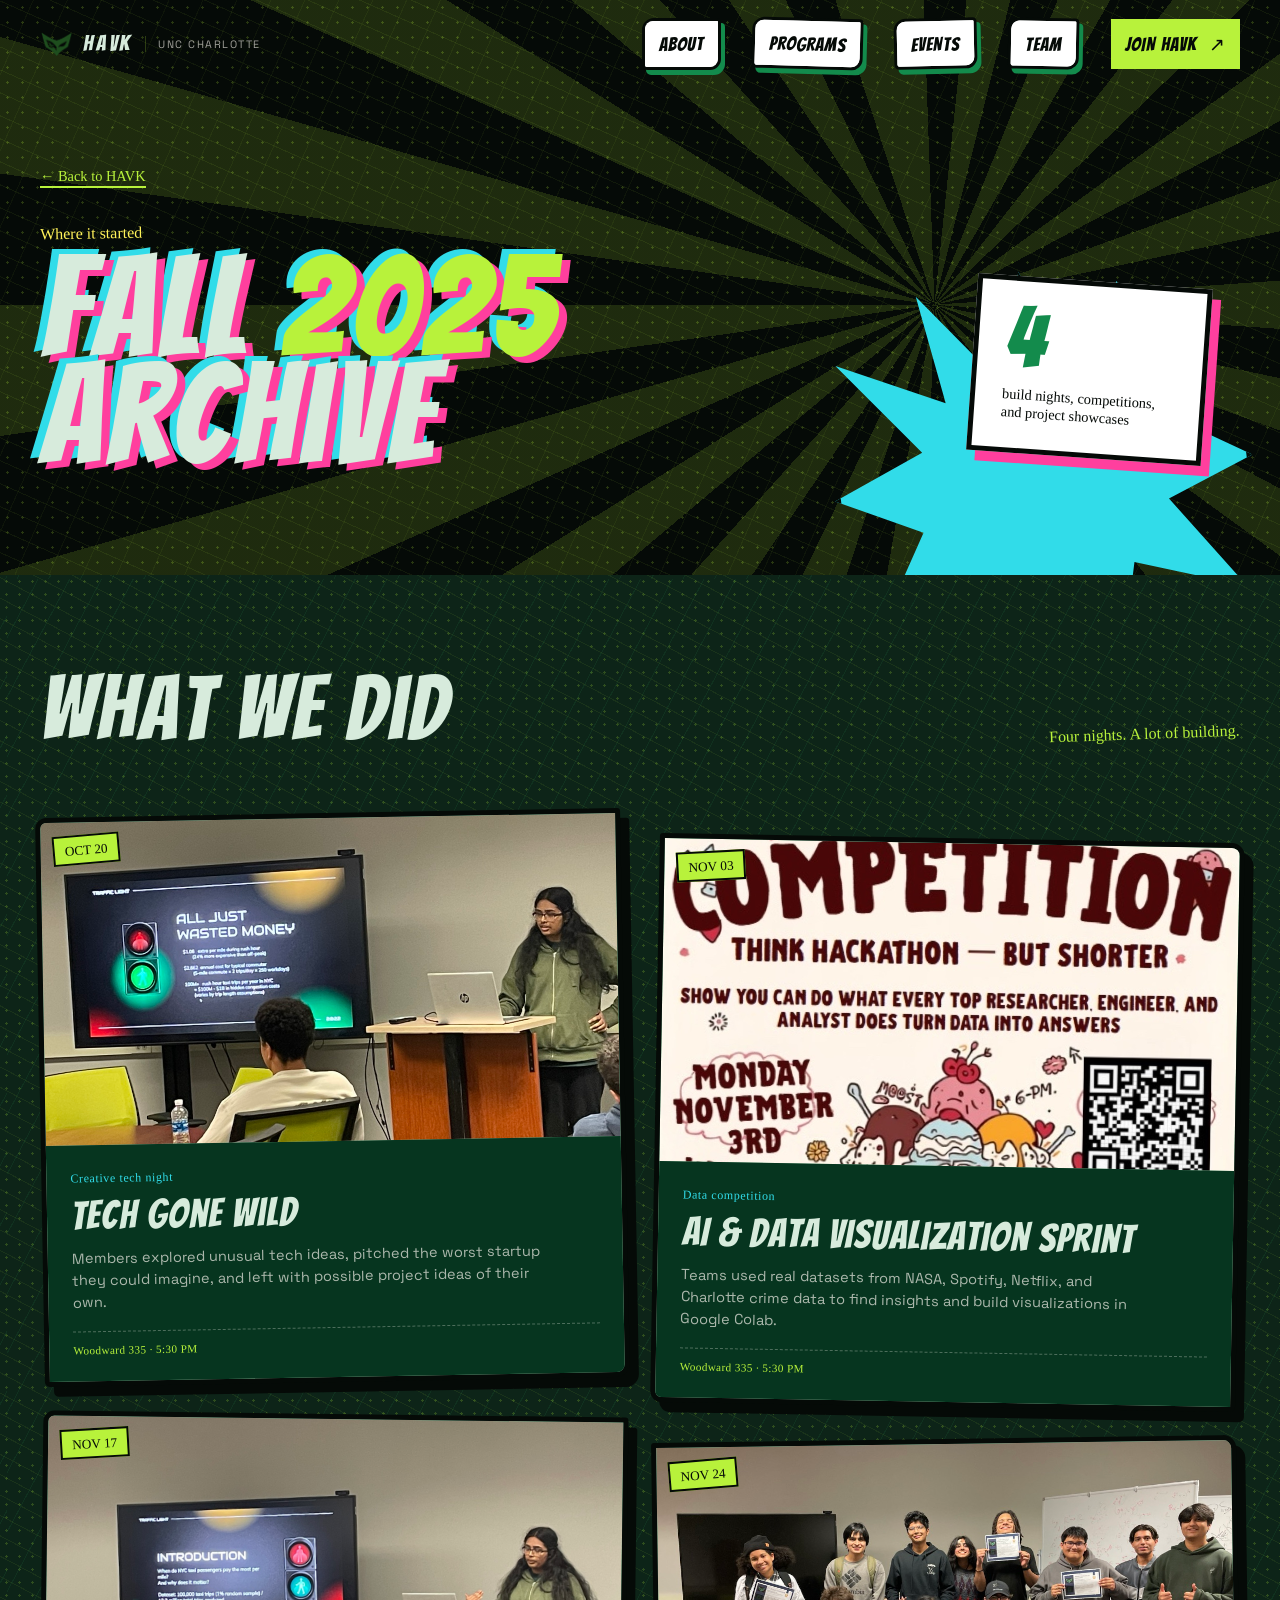
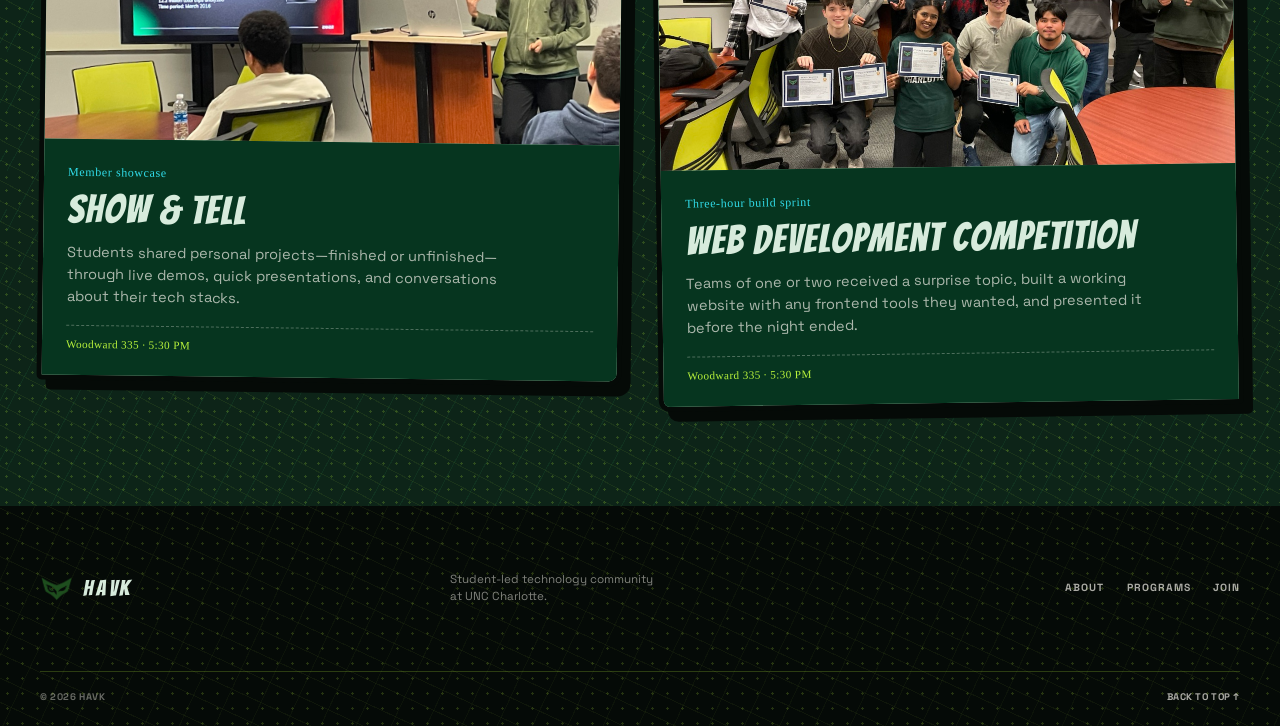
==== events-fall-2025.html @ b348a0f1 "adding fall and spring events" ====
<!doctype html>
<html lang="en">
  <head>
    <meta charset="utf-8" />
    <meta name="viewport" content="width=device-width, initial-scale=1" />
    <meta name="theme-color" content="#0a0d0b" />
    <meta http-equiv="Cache-Control" content="no-cache, no-store, must-revalidate" />
    <meta name="description" content="A visual archive of HAVK events from Fall 2025 at UNC Charlotte." />
    <meta property="og:title" content="Fall 2025 Archive — HAVK" />
    <meta property="og:description" content="HAVK competitions, project nights, and community moments from Fall 2025." />
    <meta property="og:type" content="website" />
    <title>Fall 2025 Archive — HAVK</title>
    <link rel="icon" type="image/png" href="assets/images/havk-mark.png" />
    <link rel="stylesheet" href="styles.css?v=20260805ay" />
    <script defer src="script.js?v=20260805ay"></script>
  </head>
  <body class="event-archive-page event-archive-page--fall" data-events-source="data/events-fall-2025.json" data-semester="Fall 2025">
    <a class="skip-link" href="#main-content">Skip to content</a>

    <header class="site-header" id="top">
      <div class="shell nav-wrap">
        <a class="brand" href="index.html" aria-label="HAVK home">
          <img class="brand__mark" src="assets/images/havk-mark.png" alt="" />
          <span class="brand__wordmark">HAVK</span>
          <span class="brand__school">UNC Charlotte</span>
        </a>
        <button class="menu-toggle" type="button" aria-expanded="false" aria-controls="site-nav">
          <span class="sr-only">Toggle menu</span>
          <span></span><span></span>
        </button>
        <nav class="site-nav" id="site-nav" aria-label="Primary navigation">
          <a href="index.html#about"><span>About</span></a>
          <a href="index.html#programs"><span>Programs</span></a>
          <a href="index.html#field-notes"><span>Events</span></a>
          <a href="index.html#team"><span>Team</span></a>
          <a class="nav-cta discord-link" href="https://discord.gg/rPMw3u7mkj" target="_blank" rel="noreferrer">Join HAVK <span aria-hidden="true">↗</span></a>
        </nav>
      </div>
    </header>

    <main id="main-content">
      <section class="archive-hero section-dark">
        <div class="archive-hero__burst" aria-hidden="true"></div>
        <div class="shell archive-hero__inner">
          <div>
            <a class="archive-back" href="index.html#field-notes">← Back to HAVK</a>
            <p class="archive-kicker">Where it started</p>
            <h1>Fall <em>2025</em><br />Archive</h1>
          </div>
          <div class="archive-hero__note">
            <strong>4</strong>
            <span>build nights, competitions, and project showcases</span>
          </div>
        </div>
      </section>

      <section class="archive-events section-paper" aria-labelledby="archive-heading">
        <div class="shell">
          <div class="archive-events__heading reveal">
            <h2 id="archive-heading">What we did</h2>
            <p>Four nights. A lot of building.</p>
          </div>
          <div class="archive-event-grid" id="event-list" aria-live="polite"></div>
        </div>
      </section>
    </main>

    <footer class="site-footer">
      <div class="shell footer__top">
        <a class="brand brand--footer" href="index.html" aria-label="HAVK home">
          <img class="brand__mark" src="assets/images/havk-mark.png" alt="" />
          <span class="brand__wordmark">HAVK</span>
        </a>
        <p>Student-led technology community<br />at UNC Charlotte.</p>
        <div class="footer__links">
          <a href="index.html#about">About</a><a href="index.html#programs">Programs</a><a class="discord-link" href="https://discord.gg/rPMw3u7mkj" target="_blank" rel="noreferrer">Join</a>
        </div>
      </div>
      <div class="shell footer__bottom"><span>© <span id="current-year"></span> HAVK</span><a href="#top">Back to top ↑</a></div>
    </footer>

    <noscript><div class="noscript-note">Enable JavaScript to load the Fall 2025 event archive.</div></noscript>
  </body>
</html>
---- styles.css ----
@import url('https://fonts.googleapis.com/css2?family=Bangers&family=Permanent+Marker&family=Space+Grotesk:wght@400;500;600;700&display=swap');

:root {
  --ink: #050a07;
  --ink-soft: #0b1710;
  --paper: #d7ebdc;
  --paper-deep: #79a989;
  --lime: #b8f23b;
  --lime-bright: #d5ff66;
  --coral: #38d677;
  --sky: #167647;
  --green: #138b4c;
  --green-deep: #06351f;
  --muted: #91af99;
  --line-dark: rgba(184, 242, 59, 0.22);
  --line-light: rgba(5, 10, 7, 0.34);
  --shell: min(1200px, calc(100% - 80px));
  --radius: 2px;
  --display: "Bangers", Impact, "Arial Black", sans-serif;
  --comic: "Permanent Marker", "Comic Sans MS", cursive;
  --body: "Space Grotesk", Inter, ui-sans-serif, system-ui, -apple-system, BlinkMacSystemFont, "Segoe UI", sans-serif;
}

* { box-sizing: border-box; }
html { scroll-behavior: smooth; }
body { margin: 0; background: var(--ink); color: var(--paper); font-family: var(--body); line-height: 1.5; overflow-x: hidden; }
body:has(dialog[open]) { overflow: hidden; }
img { display: block; max-width: 100%; }
a { color: inherit; text-decoration: none; }
button { color: inherit; font: inherit; }
.shell { width: var(--shell); max-width: 1200px; margin-inline: auto; }
.sr-only { position: absolute; width: 1px; height: 1px; padding: 0; margin: -1px; overflow: hidden; clip: rect(0, 0, 0, 0); white-space: nowrap; border: 0; }
.skip-link { position: fixed; left: 18px; top: -80px; z-index: 100; padding: 10px 14px; color: var(--ink); background: var(--lime); font-weight: 800; transition: top .2s ease; }
.skip-link:focus { top: 18px; }

.site-header { position: absolute; z-index: 10; inset: 0 0 auto; color: var(--paper); }
.nav-wrap { min-height: 88px; display: flex; align-items: center; justify-content: space-between; border-bottom: 0; }
.brand { display: inline-flex; align-items: center; gap: 10px; min-width: 220px; }
.brand__mark { width: 33px; height: 29px; object-fit: contain; }
.brand__wordmark { font: 400 1.35rem/1 var(--display); letter-spacing: .13em; }
.brand__school { margin-left: 3px; padding-left: 12px; border-left: 1px solid var(--line-dark); color: rgba(242, 240, 232, .65); font-size: .67rem; letter-spacing: .14em; text-transform: uppercase; }
.site-nav { display: flex; align-items: center; gap: 31px; font-family: var(--display); font-size: 1.18rem; font-weight: 400; letter-spacing: .055em; text-transform: uppercase; }
.site-nav a { position: relative; color: var(--ink); transition: transform .2s ease, background .2s ease; }
.site-nav a:not(.nav-cta) { isolation: isolate; overflow: visible; padding: 9px 14px 8px; border: 3px solid var(--ink); border-radius: 12px 4px 11px 5px; background: #fff; box-shadow: 4px 5px 0 var(--green); }
.site-nav a:not(.nav-cta)::before { position: absolute; z-index: 0; content: ""; width: 178px; aspect-ratio: 360 / 210; top: 50%; left: 50%; background: url("assets/ui/discord-impact.svg") center / contain no-repeat; opacity: 0; pointer-events: none; transform: translate(-50%, -50%) rotate(-4deg) scale(.52); transition: opacity .07s ease, transform .18s cubic-bezier(.12, .9, .18, 1.18); }
.site-nav a:not(.nav-cta)::after { position: absolute; z-index: 1; content: ""; inset: 0; border-radius: 8px 1px 9px 2px; background: #fff; transition: background .1s ease; }
.site-nav a:not(.nav-cta) > span { position: relative; z-index: 2; }
.site-nav a:nth-child(2) { transform: rotate(1.5deg); }
.site-nav a:nth-child(3) { transform: rotate(-1.3deg); }
.site-nav a:nth-child(4) { transform: rotate(1deg); }
.site-nav a:not(.nav-cta):hover, .site-nav a:not(.nav-cta):focus-visible { color: var(--ink); background: transparent; box-shadow: none; transform: translateY(-3px) rotate(-1deg); }
.site-nav a:not(.nav-cta):hover::before, .site-nav a:not(.nav-cta):focus-visible::before { opacity: 1; transform: translate(-50%, -50%) rotate(-1deg) scale(1); }
.site-nav a:not(.nav-cta):hover::after, .site-nav a:not(.nav-cta):focus-visible::after { background: #fff9d2; }
.nav-cta { display: inline-flex; gap: 12px; align-items: center; padding: 11px 14px !important; color: var(--ink) !important; background: var(--lime); }
.nav-cta:hover, .nav-cta:focus-visible { background: var(--lime-bright); }
.menu-toggle { display: none; border: 0; background: transparent; cursor: pointer; padding: 10px 0 10px 10px; }
.menu-toggle span:not(.sr-only) { display: block; width: 26px; height: 2px; margin: 6px 0; background: var(--paper); transition: transform .2s ease; }
.menu-toggle[aria-expanded="true"] span:nth-last-child(2) { transform: translateY(4px) rotate(45deg); }
.menu-toggle[aria-expanded="true"] span:last-child { transform: translateY(-4px) rotate(-45deg); }

.section-dark, .section-ink { color: var(--paper); background-color: var(--ink); background-image: repeating-linear-gradient(24deg, transparent 0 20px, rgba(184, 242, 59, .075) 20px 21px), repeating-linear-gradient(114deg, transparent 0 30px, rgba(184, 242, 59, .055) 30px 31px), radial-gradient(rgba(184, 242, 59, .22) 1.15px, transparent 1.3px); background-size: auto, auto, 15px 15px; }
.section-paper { color: var(--paper); background-color: #0d2418; background-image: repeating-linear-gradient(28deg, transparent 0 17px, rgba(184, 242, 59, .07) 17px 18px), repeating-linear-gradient(118deg, transparent 0 27px, rgba(56, 214, 119, .075) 27px 28px), radial-gradient(rgba(184, 242, 59, .2) 1.1px, transparent 1.25px); background-size: auto, auto, 13px 13px; background-position: 0 0, 7px 4px, 0 0; }
.section-lime { color: var(--ink); background-color: var(--lime); background-image: repeating-linear-gradient(26deg, transparent 0 17px, rgba(5, 10, 7, .105) 17px 18px), repeating-linear-gradient(116deg, transparent 0 25px, rgba(5, 10, 7, .08) 25px 26px), radial-gradient(rgba(5, 10, 7, .3) 1.1px, transparent 1.3px); background-size: auto, auto, 13px 13px; background-position: 0 0, 5px 9px, 0 0; }
.section-green { color: var(--paper); background-color: var(--green-deep); background-image: repeating-linear-gradient(22deg, transparent 0 19px, rgba(184, 242, 59, .08) 19px 20px), repeating-linear-gradient(112deg, transparent 0 29px, rgba(184, 242, 59, .06) 29px 30px), radial-gradient(rgba(184, 242, 59, .23) 1.1px, transparent 1.25px); background-size: auto, auto, 14px 14px; }
.eyebrow { display: flex; align-items: center; gap: 11px; margin: 0 0 24px; color: var(--lime); font-size: .67rem; font-weight: 850; letter-spacing: .15em; line-height: 1.2; text-transform: uppercase; }
.eyebrow { font-family: var(--comic); font-size: .78rem; font-weight: 400; letter-spacing: .05em; text-transform: none; }
.eyebrow--dark { color: var(--green); }
.eyebrow__line { display: block; width: 27px; height: 1px; background: currentColor; }
h1, h2, h3, p { margin-top: 0; }
h1, h2 { font-family: var(--display); font-weight: 400; letter-spacing: .025em; line-height: .94; }
h1 { max-width: 740px; margin-bottom: 30px; font-size: clamp(3.5rem, 8vw, 7.75rem); }
h2 { margin-bottom: 28px; font-size: clamp(3.1rem, 7vw, 6.4rem); }
h1 span, h1 em, h2 em { color: var(--lime); font-style: normal; }
.section-paper h2 em, .intern h2 em, .section-lime h2 em { color: var(--lime); }
.text-link { display: inline-flex; align-items: center; gap: 12px; border-bottom: 1px solid currentColor; padding-bottom: 4px; font-size: .73rem; font-weight: 850; letter-spacing: .085em; text-transform: uppercase; transition: gap .2s ease; }
.text-link:hover, .text-link:focus-visible { gap: 17px; }
.text-link--light { color: var(--paper); }
.button { display: inline-flex; align-items: center; justify-content: center; gap: 17px; min-height: 49px; padding: 0 19px; border: 3px solid var(--ink); border-radius: 12px 3px 13px 4px; font-family: var(--comic); font-size: .82rem; font-weight: 400; letter-spacing: .05em; text-transform: none; transition: transform .2s ease, background .2s ease, color .2s ease; }
.button:hover, .button:focus-visible { transform: translateY(-3px); }
.button--lime { color: var(--ink); background: var(--lime); }
.button--lime:hover, .button--lime:focus-visible { background: var(--lime-bright); }
.button--ink { border-color: var(--lime); color: var(--paper); background: var(--ink); }
.button--ink:hover, .button--ink:focus-visible { background: var(--green-deep); }
.comic-discord { position: relative; z-index: 0; min-width: 150px; gap: 5px; overflow: visible; border-radius: 12px 4px 11px 5px; background: #fff; box-shadow: 6px 7px 0 var(--green); isolation: isolate; }
.comic-discord::after { position: absolute; z-index: 1; content: ""; inset: 0; border-radius: 8px 1px 9px 2px; background: #fff; opacity: 1; transition: opacity .08s ease; }
.comic-discord:hover, .comic-discord:focus-visible { border-color: transparent; color: #fff25a; background: transparent; box-shadow: none; }
.comic-discord:hover::after, .comic-discord:focus-visible::after { opacity: 0; }
.comic-discord > span:not(.discord-impact) { position: relative; z-index: 2; transition: color .1s ease, text-shadow .1s ease, transform .16s ease; }
.comic-discord__label, .comic-discord__bang { font-family: inherit; font-size: inherit; letter-spacing: inherit; }
.comic-discord__bang { margin-left: -2px; }
.comic-discord:hover > span:not(.discord-impact), .comic-discord:focus-visible > span:not(.discord-impact) { color: #fff25a; text-shadow: 3px 2px 0 #31dce9, -3px -2px 0 #ff3f9e, 1px 1px 0 #07100a; transform: rotate(-2deg) scale(1.08); -webkit-text-stroke: .45px #07100a; }
.comic-discord:hover .comic-discord__label, .comic-discord:focus-visible .comic-discord__label { position: absolute; z-index: 3; width: max-content; top: 50%; left: 50%; font-family: var(--display); font-size: 4rem; letter-spacing: .015em; line-height: .7; text-shadow: 7px 5px 0 #31dce9, -7px -5px 0 #ff3f9e, 4px 4px 0 #07100a; transform: translate(-50%, -50%) rotate(-3deg); -webkit-text-stroke: 1.25px #07100a; }
.comic-discord:hover .comic-discord__label::after, .comic-discord:focus-visible .comic-discord__label::after { content: "!"; }
.hero .comic-discord:hover .comic-discord__label, .hero .comic-discord:focus-visible .comic-discord__label { font-size: 7rem; }
.comic-discord:hover .comic-discord__bang, .comic-discord:focus-visible .comic-discord__bang { opacity: 0; transform: none; }
.discord-impact { position: absolute; z-index: 0; width: 326px; max-width: none; height: auto; top: 50%; left: 50%; opacity: 0; pointer-events: none; transform: translate(-50%, -50%) rotate(-3deg) scale(.58); transition: opacity .07s ease, transform .22s cubic-bezier(.12, .9, .18, 1.18); }
.comic-discord:hover .discord-impact, .comic-discord:focus-visible .discord-impact { opacity: 1; transform: translate(-50%, -50%) rotate(-1deg) scale(1); }

.comic-bubble { position: relative; display: inline-flex; flex-direction: column; gap: 2px; padding: 19px 24px 21px; border: 4px solid var(--ink); border-radius: 48% 52% 47% 53%; color: var(--ink); background: var(--lime); box-shadow: 7px 8px 0 var(--ink); font-family: var(--display); line-height: .92; transform: rotate(5deg); }
.comic-bubble::before { position: absolute; content: ""; inset: 5px; border: 1px solid rgba(10, 13, 11, .22); border-radius: inherit; pointer-events: none; }
.comic-bubble::after { position: absolute; content: ""; width: 23px; height: 24px; bottom: -14px; left: 28px; border-right: 4px solid var(--ink); border-bottom: 4px solid var(--ink); background: var(--lime); transform: skew(-16deg) rotate(35deg); }
.comic-bubble span { position: relative; z-index: 1; font-size: .78rem; letter-spacing: .035em; }
.comic-bubble strong { position: relative; z-index: 1; color: var(--coral); font-size: 1.65rem; letter-spacing: .035em; }
.comic-bubble--hero { position: absolute; z-index: 4; right: 3%; bottom: 61px; width: 182px; animation: bubble-float 5.4s ease-in-out infinite; }
.comic-bubble--hero strong { color: var(--coral); }
.comic-bubble--small { margin: 0 0 28px; padding: 13px 19px 17px; border-width: 3px; box-shadow: 5px 6px 0 var(--ink); transform: rotate(-4deg); }
.comic-bubble--small::after { width: 16px; height: 17px; border-width: 3px; bottom: -11px; left: 22px; }
.comic-bubble--small span { font-family: var(--comic); font-size: .72rem; letter-spacing: .03em; }
.comic-bubble--small strong { font-size: 1.32rem; }
.comic-bubble--join { margin: 9px 0 0 20px; padding: 13px 22px 16px; border-width: 3px; box-shadow: 5px 6px 0 var(--lime); transform: rotate(-6deg); animation: bubble-float-small 4.8s ease-in-out 1s infinite; }
.comic-bubble--join::after { width: 17px; height: 18px; border-width: 3px; bottom: -11px; left: 28px; }
.comic-bubble--join span { font-family: var(--comic); font-size: .7rem; }
.comic-bubble--join strong { color: var(--ink); font-size: 1.4rem; }
@keyframes bubble-float { 0%, 100% { transform: rotate(5deg) translateY(0); } 50% { transform: rotate(2deg) translateY(-6px); } }
@keyframes bubble-float-small { 0%, 100% { transform: rotate(-6deg) translateY(0); } 50% { transform: rotate(-2deg) translateY(-5px); } }

.hero { position: relative; min-height: min(900px, 100vh); padding: 150px 0 78px; overflow: hidden; background-color: #0c2718; background-image: repeating-conic-gradient(from -14deg at 63% 46%, rgba(184, 242, 59, .2) 0 7deg, rgba(5, 10, 7, .26) 7deg 14deg), repeating-linear-gradient(26deg, transparent 0 19px, rgba(184, 242, 59, .09) 19px 20px), repeating-linear-gradient(116deg, transparent 0 29px, rgba(184, 242, 59, .065) 29px 30px), radial-gradient(rgba(184, 242, 59, .3) 1.1px, transparent 1.3px); background-size: auto, auto, auto, 14px 14px; }
.hero__grid { position: absolute; inset: 0; opacity: .78; background-image: repeating-linear-gradient(63deg, transparent 0 33px, rgba(5, 10, 7, .2) 33px 34px), radial-gradient(rgba(5, 10, 7, .76) 1.1px, transparent 1.3px); background-size: auto, 11px 11px; mask-image: radial-gradient(circle at 55% 45%, black, transparent 82%); }
.hero__marks { position: absolute; z-index: 0; inset: 0; overflow: hidden; pointer-events: none; }
.hero-mark { --scribble: var(--paper); position: absolute; display: block; width: 76px; isolation: isolate; }
.hero-mark:nth-child(even) { --scribble: var(--ink); }
.hero-mark::before { position: absolute; z-index: -1; content: ""; inset: 0; border: 3px solid var(--scribble); border-radius: 42% 58% 47% 53% / 55% 43% 57% 45%; background: repeating-linear-gradient(142deg, var(--scribble) 0 4px, transparent 4px 8px); transform: translate(6px, 5px) rotate(2deg); }
.hero-mark::after { position: absolute; z-index: 2; content: ""; inset: 5px 4px 4px 6px; border: 2px solid rgba(5, 10, 7, .5); border-radius: 53% 47% 56% 44% / 44% 58% 42% 56%; transform: rotate(-3deg); }
.hero-mark img { position: relative; z-index: 1; display: block; width: 100%; padding: 10px; border: 3px solid var(--ink); border-radius: 46% 54% 43% 57% / 51% 44% 56% 49%; background: var(--lime); opacity: .96; }
.hero-mark:nth-child(even) img { background: #fff; border-radius: 54% 46% 58% 42% / 43% 57% 46% 54%; }
.hero-mark:nth-child(3n)::before { background: repeating-linear-gradient(38deg, var(--scribble) 0 3px, transparent 3px 7px); transform: translate(7px, 5px) rotate(-3deg); }
.hero-mark:nth-child(1) { width: 52px; top: 12%; left: 3%; transform: rotate(-18deg); }
.hero-mark:nth-child(1) img { padding: 7px; }
.hero-mark:nth-child(2) { width: 104px; top: 16%; left: 32%; transform: rotate(12deg); }
.hero-mark:nth-child(3) { width: 164px; top: 11%; right: 4%; transform: rotate(-9deg); }
.hero-mark:nth-child(3) img { padding: 18px; }
.hero-mark:nth-child(4) { width: 126px; bottom: 7%; left: 8%; transform: rotate(16deg); }
.hero-mark:nth-child(4) img { padding: 15px; }
.hero-mark:nth-child(5) { width: 61px; bottom: 12%; left: 43%; transform: rotate(-24deg); }
.hero-mark:nth-child(5) img { padding: 8px; }
.hero-mark:nth-child(6) { width: 91px; right: 32%; bottom: 15%; transform: rotate(8deg); }
.hero-mark:nth-child(7) { width: 148px; right: 1%; bottom: 3%; transform: rotate(21deg); }
.hero-mark:nth-child(7) img { padding: 16px; }
.hero-mark:nth-child(8) { width: 48px; top: 46%; left: 26%; transform: rotate(-7deg); }
.hero-mark:nth-child(8) img { padding: 6px; }
.hero::after { position: absolute; content: ""; width: min(49vw, 720px); height: min(44vw, 640px); right: 2%; top: 24%; background: var(--lime); clip-path: polygon(50% 0, 59% 18%, 75% 5%, 74% 25%, 96% 24%, 80% 42%, 100% 52%, 80% 62%, 92% 82%, 70% 77%, 64% 100%, 50% 82%, 35% 98%, 31% 78%, 7% 84%, 19% 63%, 0 54%, 20% 42%, 5% 23%, 28% 25%, 25% 4%, 42% 18%); opacity: .92; transform: rotate(-6deg); filter: drop-shadow(10px 12px 0 var(--ink)); pointer-events: none; }
.hero__inner { position: relative; z-index: 1; display: grid; grid-template-columns: minmax(310px, .72fr) minmax(540px, 1.28fr); align-items: center; gap: 0; }
.hero__copy { position: relative; z-index: 12; }
.hero__copy h1 { position: relative; z-index: 0; width: max-content; isolation: isolate; color: var(--paper); text-shadow: -5px 2px 0 #ff3f9e, 5px -2px 0 #31dce9; }
.hero__copy h1::before, .hero__copy h1::after { position: absolute; inset: 0; content: attr(data-text); text-shadow: none; pointer-events: none; transform: translate(15px, 11px); }
.hero__copy h1::before { z-index: -2; color: #fff25a; -webkit-text-stroke: 1.5px var(--ink); }
.hero__copy h1::after { z-index: -1; color: transparent; background: radial-gradient(circle, rgba(5, 10, 7, .95) 0 2px, transparent 2.2px) 0 0 / 7px 7px; background-clip: text; -webkit-background-clip: text; }
.hero__lede { max-width: 470px; margin-bottom: 32px; color: rgba(242, 240, 232, .72); font-size: clamp(1rem, 1.55vw, 1.14rem); line-height: 1.6; }
.hero__actions { display: flex; align-items: center; flex-wrap: wrap; gap: 25px; }
.hero__signals { display: flex; gap: 18px; margin-top: 48px; color: rgba(242, 240, 232, .42); font-size: .63rem; font-weight: 800; letter-spacing: .16em; text-transform: uppercase; }
.hero__signals span::before { content: "/"; margin-right: 18px; color: var(--lime); }
.hero__signals span:first-child::before { display: none; }
.hero__visual { position: relative; min-height: 650px; width: calc(100% + max(90px, (100vw - 1200px) / 2)); margin-left: -9%; margin-right: calc(-1 * max(90px, (100vw - 1200px) / 2)); }
.hero__collage { position: relative; display: grid; grid-template-columns: repeat(8, minmax(0, 1fr)); grid-template-rows: repeat(3, minmax(0, 1fr)); grid-auto-flow: dense; gap: 11px; width: 100%; height: 650px; padding: 42px 0; isolation: isolate; transform: rotate(-1deg); }
.hero__collage::before { position: absolute; z-index: -1; content: ""; width: calc(100% + 36px); height: 78%; left: -18px; top: 11%; border: 5px solid var(--ink); background: var(--green); box-shadow: 13px 15px 0 var(--ink); clip-path: polygon(1% 6%, 98% 0, 100% 94%, 3% 100%); transform: rotate(-2deg); }
.hero__collage::after { display: none; }
.collage-item { position: relative; width: 100%; min-width: 0; min-height: 0; height: auto; margin: 0; overflow: hidden; border: 4px solid var(--ink); background: var(--ink); box-shadow: 6px 7px 0 var(--ink); transition: translate .2s ease, box-shadow .2s ease; }
.collage-item img { width: 100%; height: 100%; object-fit: cover; }
.collage-item:nth-child(1) { grid-column: span 2; grid-row: span 2; }
.collage-item:nth-child(2), .collage-item:nth-child(5), .collage-item:nth-child(8), .collage-item:nth-child(12) { grid-column: span 2; }
.collage-item:nth-child(4) { grid-row: span 2; }
.collage-item:nth-child(3n + 2) { box-shadow: 6px 7px 0 var(--ink); }
.collage-item:hover { translate: 0 -6px; box-shadow: 8px 10px 0 var(--ink); }
.hero__orb { position: absolute; z-index: 0; top: 7px; right: -2%; width: min(100%, 490px); aspect-ratio: 1; overflow: hidden; border-radius: 50%; background: #030504; box-shadow: 0 0 0 1px rgba(184, 242, 59, .5), 22px 27px 0 rgba(184, 242, 59, .11); }
.hero__orb::after { position: absolute; content: ""; inset: 10px; border: 1px dashed rgba(184, 242, 59, .44); border-radius: 50%; pointer-events: none; }
.hero__orb img { width: 100%; height: 100%; object-fit: cover; }
.hero__logo-sticker { position: absolute; z-index: 4; top: 42px; left: -13px; width: 175px; aspect-ratio: 1; overflow: visible; border: 5px solid var(--ink); border-radius: 50%; background: var(--paper); box-shadow: 10px 12px 0 var(--coral); transform: rotate(-11deg); animation: logo-bob 4.2s ease-in-out infinite; }
.hero__logo-sticker::before { position: absolute; content: ""; inset: -13px; border: 2px dashed var(--lime); border-radius: 48% 52% 46% 54%; transform: rotate(9deg); }
.hero__logo-sticker img { width: 100%; height: 100%; padding: 31px; object-fit: contain; border-radius: inherit; }
.hero__logo-sticker span { position: absolute; z-index: 2; right: -28px; top: 12px; padding: 8px 11px; color: var(--paper); background: var(--green); font: 400 1.25rem/1 var(--display); letter-spacing: .05em; transform: rotate(13deg); }
.hero__photo-cutout { position: absolute; z-index: 2; bottom: 36px; left: -27px; width: 218px; aspect-ratio: 1; overflow: hidden; border: 8px solid var(--paper); border-radius: 50% 47% 51% 42%; box-shadow: 15px 15px 0 var(--green); transform: rotate(-9deg); }
.hero__photo-cutout::after { position: absolute; content: ""; inset: 0; background: linear-gradient(180deg, transparent 57%, rgba(10, 13, 11, .6)); }
.hero__photo-cutout img { width: 100%; height: 100%; object-fit: cover; }
.hero__photo-cutout span { position: absolute; z-index: 1; right: 14px; bottom: 13px; color: var(--lime); font-size: .55rem; font-weight: 850; letter-spacing: .12em; text-transform: uppercase; }
.hero__scribble { position: absolute; z-index: 3; top: 4px; left: 4px; color: var(--lime); font-size: 3.3rem; line-height: 1; transform: rotate(14deg); }
.hero__orb { animation: orb-float 6s ease-in-out infinite; }
.hero__photo-cutout { animation: cutout-float 5s ease-in-out 1s infinite; }
.hero__badge { animation: badge-wiggle 4.2s ease-in-out infinite; }
.hero__scribble { animation: scribble-spin 7s ease-in-out infinite; }
@keyframes orb-float { 0%, 100% { transform: translateY(0) rotate(0); } 50% { transform: translateY(-12px) rotate(1.5deg); } }
@keyframes cutout-float { 0%, 100% { transform: rotate(-9deg) translateY(0); } 50% { transform: rotate(-6deg) translateY(-8px); } }
@keyframes badge-wiggle { 0%, 88%, 100% { transform: rotate(-16deg); } 92% { transform: rotate(-10deg) scale(1.08); } 96% { transform: rotate(-19deg) scale(.98); } }
@keyframes scribble-spin { 0%, 84%, 100% { transform: rotate(14deg) scale(1); } 90% { transform: rotate(24deg) scale(1.16); } }
@keyframes logo-bob { 0%, 100% { transform: rotate(-11deg) translateY(0); } 50% { transform: rotate(-6deg) translateY(-10px); } }
.hero__photo-frame { position: absolute; z-index: 1; top: 13px; right: 4%; width: min(100%, 475px); aspect-ratio: 4 / 5; padding: 14px 14px 48px; background: var(--paper); transform: rotate(3.4deg); box-shadow: 28px 34px 0 rgba(0, 0, 0, .2); }
.hero__photo-frame::before { position: absolute; content: ""; inset: -1px; border: 1px solid rgba(184, 242, 59, .5); transform: translate(11px, 11px); pointer-events: none; }
.hero__photo-frame img { width: 100%; height: 100%; object-fit: cover; }
.hero__photo-note { position: absolute; right: 16px; bottom: 15px; color: var(--ink); font: 600 .57rem/1 var(--body); letter-spacing: .08em; text-transform: uppercase; }
.hero__badge { position: absolute; z-index: 2; left: -22px; bottom: 54px; display: flex; align-items: center; gap: 10px; width: 112px; height: 112px; padding: 16px; border-radius: 50%; color: var(--ink); background: var(--lime); font: 900 .93rem/1 var(--display); transform: rotate(-16deg); }
.hero__badge img { width: 35px; height: 31px; object-fit: contain; }
.hero__stamp { position: absolute; z-index: 2; right: -5px; bottom: 23px; color: var(--lime); font: 900 1.05rem/1 var(--display); letter-spacing: -.06em; text-align: right; text-transform: uppercase; transform: rotate(-7deg); }
.hero__stamp strong { color: var(--paper); font-size: 2.7rem; }
.comic-burst { display: flex; align-items: center; justify-content: center; width: 92px; height: 92px; color: var(--ink); background: var(--coral); clip-path: polygon(50% 0, 61% 19%, 80% 7%, 79% 29%, 100% 31%, 83% 47%, 98% 63%, 76% 67%, 79% 90%, 59% 79%, 49% 100%, 39% 80%, 18% 91%, 22% 68%, 0 63%, 16% 47%, 0 30%, 22% 28%, 19% 7%, 40% 18%); font: 400 1.35rem/1 var(--display); letter-spacing: .04em; text-align: center; }
.comic-burst--hero { position: absolute; z-index: 5; top: 12px; right: -32px; transform: rotate(13deg); animation: burst-pop 3.7s ease-in-out infinite; }
@keyframes burst-pop { 0%, 86%, 100% { transform: rotate(13deg) scale(1); } 91% { transform: rotate(6deg) scale(1.13); } 96% { transform: rotate(16deg) scale(.96); } }
.hero__scroll { position: absolute; z-index: 2; bottom: 30px; left: max(40px, calc((100% - 1200px) / 2)); display: flex; align-items: center; gap: 11px; color: rgba(242, 240, 232, .5); font-size: .62rem; font-weight: 800; letter-spacing: .13em; text-transform: uppercase; }
.hero__scroll span { display: block; width: 39px; height: 1px; background: var(--lime); }

.about { padding: 88px 0 82px; }
.about__intro { display: grid; grid-template-columns: minmax(250px, .6fr) minmax(0, 1.4fr); gap: 7vw; align-items: start; }
.about__intro h2 { margin: 0; }
.about__hook { max-width: 800px; margin: 4px 0 0; color: var(--paper); font: 400 clamp(2.3rem, 4.5vw, 4.9rem)/.94 var(--display); letter-spacing: .025em; }
.about__hook em { color: #fff25a; font-style: normal; text-shadow: 4px 3px 0 #ff3f9e; }
.about__story { position: relative; display: grid; grid-template-columns: minmax(0, 1.08fr) minmax(280px, .72fr); gap: 9vw; margin-top: 70px; padding: 50px 0 53px; border-top: 4px solid var(--ink); border-bottom: 4px solid var(--ink); }
.about__story::before { position: absolute; content: ""; width: 4px; top: 48px; bottom: 51px; left: 59%; background: repeating-linear-gradient(to bottom, var(--ink) 0 13px, transparent 13px 21px); transform: rotate(1.5deg); }
.about__story-main, .about__story-side { min-width: 0; }
.about__story-side { padding-top: 67px; }
.about__story p { margin: 0 0 29px; color: rgba(215, 235, 220, .76); font-size: 1.05rem; line-height: 1.72; }
.about__story-main p:first-child { color: var(--paper); font-size: clamp(1.25rem, 1.8vw, 1.65rem); line-height: 1.5; }
.about__story p:last-child { margin-bottom: 0; }
.about__story strong { color: #31dce9; font-family: var(--comic); font-weight: 400; }
.about__ending { display: flex; align-items: flex-end; justify-content: space-between; gap: 48px; padding-top: 39px; }
.about__ending p { max-width: 790px; margin: 0; color: var(--paper); font: 400 clamp(1.75rem, 3.3vw, 3.3rem)/1 var(--display); letter-spacing: .025em; }
.about__ending .text-link { flex: 0 0 auto; margin-bottom: 5px; }
.section-collage { position: relative; display: grid; align-items: center; gap: 16px; width: min(1440px, calc(100vw - 24px)); min-height: 390px; margin: 62px 0 8px 50%; padding: 38px 0; transform: translateX(-50%); isolation: isolate; }
.section-collage--team { grid-template-columns: repeat(3, minmax(0, 1fr)); }
.section-collage::before { position: absolute; z-index: -1; content: ""; inset: 17% -12px 12%; border: 4px solid var(--ink); background: repeating-conic-gradient(from 7deg at 50% 50%, rgba(184, 242, 59, .8) 0 7deg, rgba(19, 139, 76, .68) 7deg 14deg); clip-path: polygon(0 12%, 98% 0, 100% 88%, 2% 100%); transform: rotate(-1deg); }
.section-collage figure { position: relative; z-index: 1; width: 100%; height: 300px; margin: 0; overflow: hidden; border: 5px solid var(--ink); background: var(--ink); box-shadow: 10px 12px 0 var(--ink); transition: translate .2s ease, box-shadow .2s ease; }
.section-collage figure:hover { translate: 0 -9px; box-shadow: 12px 14px 0 var(--ink); }
.section-collage img { width: 100%; height: 100%; object-fit: cover; }
.section-collage--team figure:nth-child(1) { height: 320px; transform: translateY(-15px) rotate(-2deg); }
.section-collage--team figure:nth-child(2) { height: 345px; transform: translateY(20px) rotate(2deg); }
.section-collage--team figure:nth-child(3) { height: 320px; transform: translateY(-8px) rotate(-2deg); }
.stat-row { display: grid; grid-template-columns: repeat(3, 1fr); border-top: 1px solid var(--line-light); }
.stat { padding: 25px 25px 0 0; border-right: 1px solid var(--line-light); }
.stat:not(:first-child) { padding-left: 25px; }
.stat:last-child { border-right: 0; }
.stat strong { display: block; margin-bottom: 10px; color: var(--green); font: 900 clamp(2rem, 3vw, 3.4rem)/1 var(--display); letter-spacing: -.08em; }
.stat span { display: block; max-width: 165px; color: var(--muted); font-size: .73rem; font-weight: 700; line-height: 1.45; }

.programs { position: relative; overflow: hidden; padding: 48px 0 60px; }
.programs::before { position: absolute; content: ""; inset: 0; opacity: .2; background-image: repeating-linear-gradient(38deg, transparent 0 28px, var(--lime) 28px 30px), radial-gradient(var(--lime) 1px, transparent 1.5px); background-size: auto, 15px 15px; pointer-events: none; }
.programs .shell { position: relative; }
.programs__top { max-width: 720px; margin-bottom: 28px; }
.programs__top h2 { margin: 0; font-size: clamp(2.2rem, 3.8vw, 4rem); line-height: .92; }
.collaborators { display: grid; grid-template-columns: 235px minmax(0, 1fr); align-items: stretch; margin-bottom: 31px; border: 4px solid var(--ink); color: var(--ink); background: var(--lime); box-shadow: 7px 8px 0 var(--ink); transform: rotate(.25deg); }
.collaborators > p { display: grid; place-items: center; margin: 0; padding: 14px 17px; border-right: 4px solid var(--ink); font: 400 1.06rem/1.05 var(--display); letter-spacing: .035em; }
.collaborator-strip { display: grid; grid-template-columns: repeat(4, minmax(0, 1fr)); min-width: 0; background: #fff; }
.collaborator-logo { display: grid; place-items: center; min-width: 0; height: 88px; padding: 16px 22px; border-right: 3px solid var(--ink); }
.collaborator-logo:last-child { border-right: 0; }
.collaborator-logo img { width: min(100%, 145px); max-height: 48px; object-fit: contain; }
.program-board { overflow: hidden; border: 5px solid var(--ink); border-radius: 6px 15px 5px 12px; color: var(--ink); background: var(--paper); box-shadow: 9px 10px 0 var(--ink); transform: rotate(-.35deg); }
.program-row { display: grid; grid-template-columns: 160px minmax(210px, .8fr) minmax(0, 1.35fr); gap: 30px; align-items: center; min-height: 142px; padding: 24px 28px; border-bottom: 4px solid var(--ink); }
.program-row:last-child { border-bottom: 0; }
.program-row:nth-child(2) { background: #e9f1dc; }
.program-row__logo { display: grid; place-items: center; width: 100%; height: 76px; padding: 12px 18px; border: 3px solid var(--ink); background: #fff; transform: rotate(-1.5deg); }
.program-row:nth-child(2) .program-row__logo { transform: rotate(1.3deg); }
.program-row__logo img { width: min(100%, 132px); max-height: 50px; object-fit: contain; }
.program-row__title span { display: block; margin-bottom: 7px; color: var(--green); font: 400 .77rem/1 var(--comic); letter-spacing: .045em; }
.program-row h3 { margin: 0; font: 400 clamp(1.55rem, 2.3vw, 2.35rem)/.95 var(--display); letter-spacing: .025em; }
.program-row__copy p { margin: 0; font-size: .9rem; line-height: 1.52; }
.program-row__copy p + p { margin-top: 9px; color: #38513f; font-size: .79rem; }
.program-row--with-photos { grid-template-columns: 130px minmax(175px, .68fr) minmax(0, 1.25fr) 220px; gap: 23px; }
.program-row__photos { display: grid; grid-template-columns: 1.25fr .75fr; gap: 7px; width: 220px; height: 118px; }
.program-row__photos figure { width: 100%; height: 100%; margin: 0; overflow: hidden; border: 3px solid var(--ink); background: var(--ink); transform: rotate(-1.5deg); }
.program-row__photos figure:nth-child(2) { transform: rotate(2deg); }
.program-row__photos img { width: 100%; height: 100%; object-fit: cover; }

.field-notes { padding: 91px 0 98px; overflow: hidden; }
.section-heading--split, .team__heading { display: flex; align-items: end; justify-content: space-between; gap: 8vw; margin-bottom: 67px; }
.section-heading--split h2, .team__heading h2 { margin-bottom: 0; }
.section-heading--split > p { max-width: 325px; margin: 0 0 6px; color: rgba(215, 235, 220, .7); font-size: .96rem; line-height: 1.6; }
.archive-picker { display: grid; grid-template-columns: repeat(2, minmax(0, 1fr)); gap: 28px; }
.archive-teaser { display: flex; flex-direction: column; min-width: 0; min-height: 410px; overflow: hidden; border: 5px solid var(--ink); border-radius: 8px 2px 11px 4px; background: var(--lime); box-shadow: 10px 12px 0 var(--ink); transform: rotate(-.45deg); transition: transform .2s ease, box-shadow .2s ease; }
.archive-teaser--fall { background: #fff25a; transform: rotate(.6deg); }
.archive-teaser--spring { background: var(--lime); transform: rotate(-.7deg); }
.archive-teaser:hover, .archive-teaser:focus-visible { box-shadow: 13px 15px 0 #31dce9, 19px 21px 0 #ff3f9e; transform: translateY(-5px) rotate(.2deg); }
.archive-teaser__images { display: grid; grid-template-columns: 1.15fr .8fr 1fr; min-width: 0; height: 195px; overflow: hidden; border-bottom: 5px solid var(--ink); background: var(--ink); }
.archive-teaser__images img { width: 100%; height: 195px; object-fit: cover; border-right: 4px solid var(--ink); }
.archive-teaser__images img:nth-child(1) { transform: scale(1.05) rotate(-1deg); }
.archive-teaser__images img:nth-child(2) { transform: scale(1.07) rotate(1.5deg); }
.archive-teaser__images img:last-child { border-right: 0; transform: scale(1.05) rotate(-1deg); }
.archive-teaser__copy { display: flex; flex: 1; flex-direction: column; justify-content: center; min-height: 215px; padding: 27px 30px; color: var(--ink); background-image: radial-gradient(rgba(5, 10, 7, .38) 1.2px, transparent 1.4px); background-size: 11px 11px; }
.archive-teaser__copy > span { margin-bottom: 13px; font: 400 .8rem/1 var(--comic); }
.archive-teaser__copy h3 { max-width: 330px; margin: 0 0 28px; font: 400 clamp(2.65rem, 4vw, 4.15rem)/.88 var(--display); letter-spacing: .025em; }
.archive-teaser__copy strong { align-self: flex-start; padding-bottom: 4px; border-bottom: 3px solid var(--ink); font: 400 1.13rem/1 var(--comic); }
.event-scroller { display: grid; grid-auto-flow: column; grid-auto-columns: minmax(265px, 29%); gap: 20px; overflow-x: auto; overscroll-behavior-inline: contain; padding: 8px 14px 30px 2px; scroll-snap-type: inline mandatory; scrollbar-color: var(--lime) var(--green-deep); scrollbar-width: auto; }
.event-scroller::-webkit-scrollbar { height: 12px; }
.event-scroller::-webkit-scrollbar-track { border: 2px solid var(--ink); background: var(--green-deep); }
.event-scroller::-webkit-scrollbar-thumb { border: 2px solid var(--ink); background: var(--lime); }
.event-card { display: flex; flex-direction: column; min-height: 405px; overflow: hidden; border: 3px solid var(--ink); background: var(--paper-deep); border-radius: 11px 3px 13px 5px; scroll-snap-align: start; transition: transform .3s ease, box-shadow .3s ease; }
.event-card:nth-child(2n) { border-radius: 3px 13px 5px 11px; transform: rotate(1deg); }
.event-card:nth-child(3n) { transform: rotate(-.8deg); }
.event-card:hover, .event-card:focus-within { transform: translateY(-8px) rotate(0); box-shadow: 12px 15px 0 var(--lime); }
.event-card__image { position: relative; aspect-ratio: 16 / 10; overflow: hidden; background: var(--green-deep); }
.event-card__image, .gallery-item__button { display: block; width: 100%; padding: 0; border: 0; border-radius: 0; color: inherit; font: inherit; text-align: left; }
.event-card__image img { width: 100%; height: 100%; object-fit: cover; transition: transform .5s ease; }
.event-card:hover .event-card__image img { transform: scale(1.045); }
.event-card__date { position: absolute; top: 12px; left: 12px; padding: 7px 10px 6px; border: 2px solid var(--ink); color: var(--ink); background: var(--lime); font: 400 .83rem/1 var(--comic); transform: rotate(-4deg); }
.event-card__body { display: flex; flex: 1; flex-direction: column; min-height: 205px; padding: 18px; background: var(--green-deep); }
.event-card__type { margin: 0 0 9px; color: #31dce9; font-family: var(--comic); font-size: .75rem; font-weight: 400; letter-spacing: .05em; }
.event-card h3 { margin: 0; color: var(--paper); font: 400 1.68rem/.98 var(--display); letter-spacing: .025em; }
.event-card__description { margin: 13px 0 17px; color: rgba(242, 240, 232, .7); font-size: .78rem; line-height: 1.5; }
.event-card__location { margin-top: auto; padding-top: 12px; border-top: 1px dashed rgba(242, 240, 232, .3); color: var(--lime); font: 400 .7rem/1.2 var(--comic); letter-spacing: .035em; }

.archive-hero { position: relative; min-height: 575px; padding: 164px 0 86px; overflow: hidden; }
.archive-hero::before { position: absolute; content: ""; inset: 0; opacity: .65; background: repeating-conic-gradient(from -10deg at 73% 53%, rgba(184, 242, 59, .22) 0 8deg, rgba(5, 10, 7, .18) 8deg 16deg); }
.archive-hero__burst { position: absolute; width: 420px; height: 420px; right: 2vw; bottom: -115px; border: 6px solid var(--ink); background: #fff25a; clip-path: polygon(50% 0, 58% 27%, 73% 5%, 76% 31%, 96% 16%, 84% 40%, 100% 50%, 79% 58%, 95% 81%, 69% 72%, 62% 100%, 49% 79%, 34% 98%, 31% 72%, 5% 84%, 20% 59%, 0 49%, 22% 40%, 4% 17%, 29% 29%, 25% 3%, 42% 25%); transform: rotate(9deg); }
.archive-hero__inner { position: relative; z-index: 1; display: flex; align-items: flex-end; justify-content: space-between; gap: 60px; }
.archive-back { display: inline-block; margin-bottom: 34px; padding-bottom: 3px; border-bottom: 2px solid var(--lime); color: var(--lime); font: 400 .9rem/1 var(--comic); }
.archive-kicker { margin-bottom: 16px; color: #31dce9; font: 400 1rem/1 var(--comic); transform: rotate(-1deg); }
.archive-hero h1 { margin: 0; font-size: clamp(5.5rem, 11vw, 10.5rem); line-height: .76; text-shadow: 8px 6px 0 #ff3f9e, -7px -5px 0 #31dce9; }
.archive-hero h1 em { color: #fff25a; }
.archive-hero__note { position: relative; display: flex; flex-direction: column; width: 235px; margin: 0 33px 11px 0; padding: 24px 27px 27px; border: 5px solid var(--ink); color: var(--ink); background: #fff; box-shadow: 9px 10px 0 var(--green); transform: rotate(4deg); }
.archive-hero__note strong { color: var(--green); font: 400 5.4rem/.75 var(--display); }
.archive-hero__note span { margin-top: 15px; font: 400 .9rem/1.25 var(--comic); }
.archive-events { padding: 92px 0 116px; }
.archive-events__heading { display: flex; align-items: flex-end; justify-content: space-between; gap: 40px; margin-bottom: 62px; }
.archive-events__heading h2 { margin: 0; }
.archive-events__heading p { max-width: 260px; margin: 0 0 7px; color: var(--lime); font: 400 1rem/1.25 var(--comic); transform: rotate(-2deg); }
.archive-event-grid { display: grid; grid-template-columns: repeat(2, minmax(0, 1fr)); gap: 38px 30px; align-items: start; }
.archive-event-grid .event-card { min-height: 510px; border-width: 5px; box-shadow: 9px 10px 0 var(--ink); }
.archive-event-grid .event-card:nth-child(4n + 1) { transform: rotate(-1deg); }
.archive-event-grid .event-card:nth-child(4n + 2) { transform: translateY(25px) rotate(1deg); }
.archive-event-grid .event-card:nth-child(4n + 3) { transform: translateY(-7px) rotate(.7deg); }
.archive-event-grid .event-card:nth-child(4n) { transform: translateY(18px) rotate(-.8deg); }
.archive-event-grid .event-card:hover { transform: translateY(-8px) rotate(0); }
.archive-event-grid .event-card__image { aspect-ratio: 16 / 9; }
.archive-event-grid .event-card__body { min-height: 230px; padding: 24px; }
.archive-event-grid .event-card h3 { font-size: clamp(2rem, 3.1vw, 3.1rem); }
.archive-event-grid .event-card__description { max-width: 470px; font-size: .91rem; }
.event-archive-page--fall .archive-hero h1 em { color: var(--lime); }
.event-archive-page--fall .archive-hero__burst { background: #31dce9; transform: rotate(-7deg); }
.event-archive-page--fall .archive-hero__note { box-shadow: 9px 10px 0 #ff3f9e; }
.event-archive-page--fall .archive-kicker { color: #fff25a; }

.section-ink { background-color: #151c17; }
.gallery { padding: 125px 0 131px; overflow: hidden; }
.gallery__top { display: flex; justify-content: space-between; gap: 7vw; }
.gallery__aside { max-width: 345px; margin: 0; color: rgba(242, 240, 232, .58); font-size: .95rem; line-height: 1.6; }
.gallery-grid { display: grid; grid-template-columns: 1.15fr .78fr .9fr; grid-template-rows: 255px 255px; gap: 16px; margin-top: 59px; }
.gallery-item { position: relative; overflow: hidden; min-height: 230px; background: var(--ink); }
.gallery-item:nth-child(1) { grid-row: span 2; }
.gallery-item:nth-child(4) { grid-column: 2 / span 2; }
.gallery-item img { width: 100%; height: 100%; object-fit: cover; transition: opacity .4s ease, transform .5s ease; }
.gallery-item__button { position: absolute; inset: 0; height: 100%; cursor: zoom-in; background: transparent; }
.gallery-item:hover img { opacity: .92; transform: scale(1.045); }
.gallery-item::after { position: absolute; content: ""; inset: 0; background: linear-gradient(180deg, transparent 45%, rgba(10, 13, 11, .89)); pointer-events: none; }
.gallery-item__caption { position: absolute; z-index: 1; right: 17px; bottom: 15px; left: 17px; }
.gallery-item__caption span { display: block; margin-bottom: 7px; color: var(--lime); font-size: .59rem; font-weight: 850; letter-spacing: .14em; text-transform: uppercase; }
.gallery-item__caption strong { display: block; color: var(--paper); font: 900 1.18rem/.99 var(--display); letter-spacing: -.05em; }

.team { position: relative; padding: 91px 0 98px; isolation: isolate; }
.team > .shell { position: relative; z-index: 2; }
.officer-peek { position: absolute; z-index: 8; top: 50%; left: -75px; width: 210px; height: 259px; transform: translateY(-50%); }
.officer-peek__button { position: relative; display: block; width: 100%; height: 100%; padding: 0; border: 0; background: transparent; cursor: pointer; transform: rotate(90deg); transition: transform .2s ease; }
.officer-peek__button::before { position: absolute; z-index: -1; content: ""; width: 170px; height: 170px; left: 3px; top: 39px; background: var(--lime); clip-path: polygon(50% 0, 58% 23%, 76% 6%, 74% 29%, 98% 24%, 80% 44%, 100% 53%, 78% 61%, 94% 84%, 69% 76%, 64% 100%, 49% 81%, 33% 98%, 31% 77%, 5% 85%, 20% 62%, 0 53%, 21% 42%, 5% 22%, 29% 27%, 24% 4%, 42% 21%); transform: rotate(-9deg) scale(.8); }
.officer-peek__button::after { position: absolute; z-index: 0; content: ""; width: 104px; height: 21px; left: 34px; bottom: 16px; border: 3px solid var(--ink); background: var(--green); transform: rotate(-3deg); }
.officer-peek__button img { position: relative; z-index: 1; width: 100%; height: 100%; object-fit: contain; object-position: center bottom; transition: transform .2s ease; }
.officer-peek__button:hover, .officer-peek__button:focus-visible, .officer-peek.is-speaking .officer-peek__button { transform: rotate(86deg) scale(1.04); }
.officer-peek__button:hover img, .officer-peek__button:focus-visible img, .officer-peek.is-speaking .officer-peek__button img { transform: translateY(-5px); }
.officer-peek__mask { position: absolute; z-index: 3; top: 29%; left: 50%; width: 100px; overflow: visible; transform: translateX(-50%) rotate(-2deg); pointer-events: none; }
.officer-peek__mask > path:first-child { fill: var(--lime); stroke: var(--ink); stroke-width: 6; stroke-linejoin: round; }
.officer-peek__mask .mask-eye { fill: var(--ink); }
.officer-peek__bubble { position: absolute; z-index: 10; top: -14px; left: 155px; display: grid; place-items: center; width: 250px; min-height: 154px; padding: 22px 25px; border: 5px solid var(--ink); border-radius: 49% 51% 46% 54%; color: var(--ink); background: #fff; box-shadow: 9px 11px 0 var(--green); opacity: 0; visibility: hidden; pointer-events: none; transform: translate(-18px, 16px) rotate(-7deg) scale(.72); transform-origin: left bottom; transition: opacity .16s ease, transform .2s cubic-bezier(.2, .9, .3, 1.3), visibility 0s linear .2s; }
.officer-peek__bubble::before { position: absolute; z-index: -2; content: ""; width: 55px; height: 62px; left: -38px; bottom: 13px; background: var(--ink); clip-path: polygon(100% 0, 100% 100%, 0 78%); transform: rotate(8deg); }
.officer-peek__bubble::after { position: absolute; z-index: -1; content: ""; width: 43px; height: 48px; left: -29px; bottom: 21px; background: #fff; clip-path: polygon(100% 0, 100% 100%, 0 77%); transform: rotate(8deg); }
.officer-peek__bubble p { margin: 0; font: 400 1.7rem/.98 var(--display); letter-spacing: .035em; text-align: center; }
.officer-peek__bubble strong { color: var(--green-deep); font-weight: 400; }
.officer-peek:hover .officer-peek__bubble, .officer-peek:focus-within .officer-peek__bubble, .officer-peek.is-speaking .officer-peek__bubble { opacity: 1; visibility: visible; transform: translate(0) rotate(-4deg) scale(1); transition-delay: 0s; }
.officer-peek--raymundo { top: -205px; right: auto; bottom: auto; left: 35%; width: 210px; height: 386px; transform: none; }
.officer-peek--raymundo .officer-peek__button { transform: rotate(180deg); }
.officer-peek--raymundo .officer-peek__button:hover, .officer-peek--raymundo .officer-peek__button:focus-visible, .officer-peek--raymundo.is-speaking .officer-peek__button { transform: rotate(176deg) scale(1.04); }
.officer-peek--raymundo .officer-peek__button::before { width: 178px; height: 178px; top: 27px; left: 16px; }
.officer-peek--raymundo .officer-peek__button::after { display: none; }
.officer-peek--raymundo .officer-peek__mask { top: 17%; width: 100px; }
.officer-peek--raymundo .officer-peek__bubble { top: 329px; left: -215px; width: 262px; }
.officer-peek--raymundo .officer-peek__bubble p { font-size: 1.55rem; }
.officer-peek--raymundo .officer-peek__bubble::before { right: -38px; left: auto; transform: scaleX(-1) rotate(8deg); }
.officer-peek--raymundo .officer-peek__bubble::after { right: -29px; left: auto; transform: scaleX(-1) rotate(8deg); }
.officer-peek--sanchin { top: auto; right: auto; bottom: -293px; left: 2%; width: 340px; height: 478px; transform: none; }
.officer-peek--sanchin .officer-peek__button { transform: rotate(0); }
.officer-peek--sanchin .officer-peek__button:hover, .officer-peek--sanchin .officer-peek__button:focus-visible, .officer-peek--sanchin.is-speaking .officer-peek__button { transform: translateY(-7px) rotate(2deg) scale(1.04); }
.officer-peek--sanchin .officer-peek__button::before { width: 225px; height: 225px; top: 34px; left: 53px; }
.officer-peek--sanchin .officer-peek__button::after { display: none; }
.officer-peek--sanchin .officer-peek__mask { top: 19%; width: 116px; }
.officer-peek--sanchin .officer-peek__bubble { top: -172px; left: 35px; width: 330px; min-height: 170px; }
.officer-peek--sanchin .officer-peek__bubble p { font-size: 1.65rem; }
.officer-peek--sanchin .officer-peek__bubble::before { width: 55px; height: 55px; left: 72px; bottom: -42px; clip-path: polygon(0 0, 100% 0, 52% 100%); transform: rotate(-5deg); }
.officer-peek--sanchin .officer-peek__bubble::after { width: 43px; height: 43px; left: 78px; bottom: -32px; clip-path: polygon(0 0, 100% 0, 52% 100%); transform: rotate(-5deg); }
.officer-peek--summer { top: 55%; right: -75px; bottom: auto; left: auto; width: 210px; height: 295px; transform: translateY(-50%); }
.officer-peek--summer .officer-peek__button { transform: rotate(-90deg); }
.officer-peek--summer .officer-peek__button:hover, .officer-peek--summer .officer-peek__button:focus-visible, .officer-peek--summer.is-speaking .officer-peek__button { transform: rotate(-86deg) scale(1.04); }
.officer-peek--summer .officer-peek__button::before { width: 180px; height: 180px; top: 42px; left: 15px; }
.officer-peek--summer .officer-peek__button::after { display: none; }
.officer-peek--summer .officer-peek__mask { top: 19%; left: 44%; width: 108px; }
.officer-peek--summer .officer-peek__bubble { top: 16px; right: 150px; left: auto; width: 262px; }
.officer-peek--summer .officer-peek__bubble p { font-size: 1.55rem; }
.officer-peek--summer .officer-peek__bubble::before { right: -38px; left: auto; transform: scaleX(-1) rotate(8deg); }
.officer-peek--summer .officer-peek__bubble::after { right: -29px; left: auto; transform: scaleX(-1) rotate(8deg); }
.team__heading { margin-bottom: 58px; }
.team__heading > p { max-width: 345px; margin: 0 0 6px; color: rgba(215, 235, 220, .7); font-size: .94rem; line-height: 1.6; }
.team-grid { display: grid; grid-template-columns: repeat(2, 1fr); gap: 16px; }
.team-card { display: grid; grid-template-columns: 105px 1fr; gap: 24px; align-items: center; min-height: 158px; padding: 23px; border: 4px solid var(--ink); border-radius: 12px 3px 10px 5px; color: var(--paper); background: var(--green); box-shadow: 8px 10px 0 var(--lime); transition: background .25s ease, transform .25s ease; }
.team-card:nth-child(2) { background: var(--green-deep); transform: rotate(1.4deg); }
.team-card:hover { background: #167647; transform: translateY(-5px) rotate(-1deg); }
.team-card__initials { display: flex; align-items: center; justify-content: center; width: 105px; height: 105px; color: var(--lime); background: var(--ink); font: 400 2rem/1 var(--display); letter-spacing: .04em; }
.team-card__role { margin: 0 0 8px; color: var(--lime); font-family: var(--comic); font-size: .75rem; font-weight: 400; letter-spacing: .05em; text-transform: none; }
.team-card h3 { margin: 0; color: var(--paper); font: 400 1.8rem/.95 var(--display); letter-spacing: .025em; }
.team-card__bio { margin: 0 0 13px; color: #5a6258; font-size: .8rem; line-height: 1.45; }
.team-card__groups { display: flex; flex-wrap: wrap; gap: 6px; }
.team-card__groups span { padding: 5px 7px; border: 1px solid var(--line-light); color: var(--muted); font-size: .55rem; font-weight: 800; letter-spacing: .08em; text-transform: uppercase; }
.team-card--open { display: flex; flex-direction: column; justify-content: space-between; min-height: 215px; border-radius: 4px 13px 5px 12px; background: var(--green); color: var(--paper); }
.team-card--open .team-card__role { color: var(--lime); }
.team-card--open h3 { max-width: 300px; color: var(--paper); }
.team-card--open p { max-width: 330px; margin: 0; color: rgba(242, 240, 232, .67); font-size: .8rem; }
.team-card--open a { align-self: start; margin-top: 20px; color: var(--lime); }

.partners { padding: 122px 0 130px; }
.partners__grid { display: grid; grid-template-columns: minmax(0, 1.05fr) minmax(320px, .75fr); align-items: center; gap: 9vw; }
.partners__copy { max-width: 590px; }
.partners__copy h2 { margin-bottom: 25px; }
.partners__copy > p:not(.eyebrow) { max-width: 475px; margin-bottom: 31px; color: rgba(242, 240, 232, .73); font-size: 1.02rem; line-height: 1.65; }
.partner-card { padding: 35px 31px 29px; border: 1px solid rgba(242, 240, 232, .31); background: rgba(9, 59, 38, .45); }
.partner-card__mark { display: block; margin-bottom: 30px; color: var(--lime); font-size: 2.35rem; line-height: 1; }
.partner-card__quote { max-width: 360px; margin-bottom: 50px; color: var(--paper); font: 900 clamp(1.5rem, 2.2vw, 2.1rem)/1.02 var(--display); letter-spacing: -.065em; }
.partner-card__list { display: flex; flex-direction: column; gap: 13px; border-top: 1px solid rgba(242, 240, 232, .2); padding-top: 20px; }
.partner-card__list span { color: rgba(242, 240, 232, .7); font-size: .7rem; }
.partner-card__list b { display: inline-block; width: 28px; color: var(--lime); font-size: .59rem; letter-spacing: .06em; }


.site-footer { color: var(--paper); background-color: var(--ink); background-image: repeating-linear-gradient(25deg, transparent 0 21px, rgba(184, 242, 59, .055) 21px 22px), repeating-linear-gradient(115deg, transparent 0 31px, rgba(184, 242, 59, .04) 31px 32px), radial-gradient(rgba(184, 242, 59, .18) 1px, transparent 1.2px); background-size: auto, auto, 15px 15px; }
.footer__top { display: grid; grid-template-columns: 1fr 1fr 1fr; gap: 30px; align-items: center; min-height: 166px; border-bottom: 1px solid var(--line-dark); }
.brand--footer { min-width: auto; }
.footer__top > p { margin: 0; color: rgba(242, 240, 232, .52); font-size: .73rem; line-height: 1.5; }
.footer__links { display: flex; justify-content: flex-end; gap: 22px; color: rgba(242, 240, 232, .7); font-size: .65rem; font-weight: 800; letter-spacing: .1em; text-transform: uppercase; }
.footer__links a:hover, .footer__links a:focus-visible, .footer__bottom a:hover, .footer__bottom a:focus-visible { color: var(--lime); }
.footer__bottom { display: flex; justify-content: space-between; gap: 20px; padding: 18px 0 22px; color: rgba(242, 240, 232, .42); font-size: .6rem; font-weight: 700; letter-spacing: .06em; text-transform: uppercase; }
.footer__bottom a { color: rgba(242, 240, 232, .7); }

.lightbox { width: min(900px, calc(100% - 40px)); padding: 0; border: 0; color: var(--paper); background: var(--ink); box-shadow: 0 22px 80px rgba(0, 0, 0, .55); }
.lightbox::backdrop { background: rgba(10, 13, 11, .9); backdrop-filter: blur(3px); }
.lightbox img { width: 100%; max-height: 78vh; object-fit: contain; }
.lightbox p { margin: 0; padding: 12px 16px 15px; color: rgba(242, 240, 232, .72); font-size: .78rem; }
.lightbox__close { position: absolute; z-index: 2; top: 6px; right: 9px; width: 35px; height: 35px; border: 0; color: var(--paper); background: rgba(10, 13, 11, .68); cursor: pointer; font-size: 1.7rem; line-height: 1; }
.noscript-note { position: fixed; z-index: 90; inset: auto 12px 12px; padding: 14px; color: var(--ink); background: var(--lime); font-weight: 700; }

.reveal { opacity: 1; transform: none; }
.reveal--delay { transition-delay: 0s; }
.reveal.is-visible { opacity: 1; transform: none; }
:focus-visible { outline: 2px solid var(--lime); outline-offset: 4px; }

@media (max-width: 900px) {
  :root { --shell: min(100% - 42px, 680px); }
  .nav-wrap { min-height: 76px; }
  .brand { min-width: auto; }
  .brand__school { display: none; }
  .menu-toggle { display: block; }
  .site-nav { position: absolute; top: 76px; right: 0; left: 0; display: none; flex-direction: column; align-items: stretch; gap: 0; padding: 9px 21px 21px; border-bottom: 1px solid var(--line-dark); background: rgba(10, 13, 11, .97); }
  .site-nav.is-open { display: flex; }
  .site-nav a { margin-top: 8px; padding: 13px 14px; border-bottom: 3px solid var(--ink); }
  .site-nav a:not(.nav-cta)::before { width: 150px; }
  .site-nav .nav-cta { justify-content: center; margin-top: 15px; border: 3px solid var(--ink); }
  .hero { min-height: auto; padding: 150px 0 85px; }
  .hero__inner { grid-template-columns: 1fr; gap: 63px; }
  .hero__visual { min-height: 590px; max-width: none; width: 106%; margin-right: auto; margin-left: -3%; }
  .hero__collage { height: 560px; padding: 36px 0; gap: 10px; }
  .officer-peek--raymundo { top: -181px; right: auto; left: 56%; width: 184px; height: 339px; }
  .officer-peek--raymundo .officer-peek__bubble { top: 287px; left: -188px; width: 228px; min-height: 139px; }
  .officer-peek--sanchin { bottom: -242px; left: 1%; width: 280px; height: 393px; }
  .officer-peek--sanchin .officer-peek__mask { width: 105px; }
  .officer-peek--sanchin .officer-peek__bubble { top: -163px; left: 18px; width: 298px; }
  .officer-peek--summer { top: 57%; right: -67px; width: 190px; height: 267px; }
  .officer-peek--summer .officer-peek__bubble { top: 12px; right: 131px; width: 235px; }
  .hero__orb { width: 94%; right: 0; }
  .hero__logo-sticker { top: 28px; left: -9px; width: 148px; }
  .hero__logo-sticker img { padding: 25px; }
  .hero__logo-sticker span { right: -22px; font-size: 1.05rem; }
  .comic-burst--hero { right: -14px; top: 1px; width: 77px; height: 77px; font-size: 1.12rem; }
  .hero__photo-cutout { left: -14px; bottom: 23px; width: 190px; }
  .comic-bubble--hero { right: -7px; bottom: 35px; }
  .hero::after { width: 650px; height: 650px; right: -50%; top: 35%; }
  .hero__scroll { bottom: 23px; left: 21px; }
  .about, .field-notes, .team { padding: 95px 0; }
  .about__intro { grid-template-columns: 1fr; gap: 25px; }
  .about__hook { max-width: 650px; margin-top: 0; }
  .about__story { grid-template-columns: minmax(0, 1fr) minmax(230px, .76fr); gap: 60px; }
  .about__story::before { left: 56%; }
  .section-collage { width: calc(100vw - 14px); min-height: 360px; }
  .programs { padding: 52px 0 60px; }
  .programs__top { margin-bottom: 30px; }
  .collaborators { grid-template-columns: 190px minmax(0, 1fr); }
  .collaborators > p { padding: 12px; font-size: .88rem; }
  .collaborator-logo { height: 78px; padding: 13px 15px; }
  .program-row { grid-template-columns: 130px minmax(185px, .8fr) minmax(0, 1fr); gap: 20px; padding: 22px; }
  .program-row__logo { height: 70px; padding: 10px 14px; }
  .program-row--with-photos { grid-template-columns: 110px minmax(155px, .7fr) minmax(0, 1fr); }
  .program-row--with-photos .program-row__photos { grid-column: 1 / -1; width: 100%; height: 145px; }
  .section-heading--split, .team__heading { display: block; margin-bottom: 50px; }
  .section-heading--split > p, .team__heading > p { max-width: 450px; margin-top: 27px; }
  .archive-picker { gap: 20px; }
  .archive-teaser { min-height: 390px; }
  .archive-teaser__images, .archive-teaser__images img { height: 175px; }
  .archive-teaser__copy { min-height: 215px; padding: 24px; }
  .event-scroller { grid-auto-columns: minmax(270px, 46%); gap: 16px; }
  .archive-hero { min-height: 535px; padding-top: 145px; }
  .archive-hero__burst { width: 330px; height: 330px; right: -85px; }
  .archive-hero__note { width: 195px; margin-right: 0; }
  .archive-event-grid { gap: 30px 20px; }
  .archive-event-grid .event-card { min-height: 470px; }
  .gallery { padding: 95px 0 105px; }
  .gallery__top { display: block; }
  .gallery__aside { max-width: 440px; margin-top: 27px; }
  .gallery-grid { grid-template-columns: 1fr 1fr; grid-template-rows: 280px 190px 190px; margin-top: 45px; }
  .gallery-item:nth-child(1) { grid-column: span 2; grid-row: auto; }
  .gallery-item:nth-child(4) { grid-column: span 2; }
  .partners { padding: 96px 0 105px; }
  .partners__grid { grid-template-columns: 1fr; gap: 57px; }
  .partner-card { max-width: 530px; }
  .footer__top { grid-template-columns: 1fr 1fr; min-height: 155px; }
  .footer__top > p { grid-column: 2; grid-row: 1; }
  .footer__links { grid-column: 1 / -1; justify-content: flex-start; }
}

@media (max-width: 560px) {
  :root { --shell: calc(100% - 36px); }
  .site-header { inset: 0 0 auto; }
  .hero { padding-top: 122px; padding-bottom: 78px; }
  .hero__copy h1 { font-size: clamp(3.1rem, 15.5vw, 5.7rem); }
  .hero__copy h1 { text-shadow: -3px 1px 0 #ff3f9e, 3px -1px 0 #31dce9; }
  .hero__copy h1::before, .hero__copy h1::after { transform: translate(10px, 8px); }
  .hero__copy h1::after { background-size: 6px 6px; }
  .hero__lede { font-size: .93rem; }
  .hero__actions { align-items: flex-start; flex-direction: column; gap: 19px; }
  .hero__signals { margin-top: 37px; gap: 12px; font-size: .55rem; }
  .hero__signals span::before { margin-right: 12px; }
  .hero-mark img { border-width: 2px; opacity: .9; }
  .hero-mark::before { border-width: 2px; transform: translate(4px, 4px) rotate(2deg); }
  .hero-mark::after { border-width: 1px; }
  .hero-mark:nth-child(2) { width: 72px; left: 39%; }
  .hero-mark:nth-child(3), .hero-mark:nth-child(7) { display: none; }
  .hero-mark:nth-child(4) { width: 78px; left: 4%; bottom: 3%; }
  .hero-mark:nth-child(6) { right: 7%; bottom: 19%; }
  .hero__visual { width: 108%; min-height: 690px; margin-left: -4%; }
  .hero__collage { grid-template-columns: repeat(4, minmax(0, 1fr)); grid-template-rows: repeat(6, minmax(0, 1fr)); width: 100%; height: 670px; margin-left: 0; padding: 24px 0; gap: 8px; }
  .officer-peek--raymundo { top: -142px; right: auto; left: 54%; width: 150px; height: 276px; }
  .officer-peek--raymundo .officer-peek__mask { width: 76px; }
  .officer-peek--raymundo .officer-peek__bubble { top: 232px; left: -155px; width: 194px; min-height: 124px; padding: 17px 18px; }
  .officer-peek--raymundo .officer-peek__bubble p { font-size: 1.25rem; }
  .officer-peek--sanchin { right: auto; bottom: -198px; left: 0; width: 230px; height: 323px; }
  .officer-peek--sanchin .officer-peek__mask { width: 92px; }
  .officer-peek--sanchin .officer-peek__bubble { top: -145px; left: 7px; width: 250px; min-height: 145px; padding: 18px 19px; }
  .officer-peek--sanchin .officer-peek__bubble p { font-size: 1.25rem; }
  .officer-peek--summer { top: 58%; right: -55px; width: 170px; height: 239px; }
  .officer-peek--summer .officer-peek__mask { width: 82px; }
  .officer-peek--summer .officer-peek__bubble { top: 7px; right: 95px; width: 210px; min-height: 132px; padding: 17px 18px; }
  .officer-peek--summer .officer-peek__bubble p { font-size: 1.22rem; }
  .collage-item { border-width: 3px; box-shadow: 6px 7px 0 var(--ink); }
  .hero__orb { width: 94%; }
  .hero__logo-sticker { top: 23px; left: -4px; width: 116px; border-width: 3px; box-shadow: 7px 8px 0 var(--coral); }
  .hero__logo-sticker::before { inset: -8px; border-width: 1px; }
  .hero__logo-sticker img { padding: 20px; }
  .hero__logo-sticker span { right: -16px; top: 7px; padding: 6px 8px; font-size: .85rem; }
  .comic-burst--hero { right: -7px; top: -3px; width: 59px; height: 59px; font-size: .85rem; }
  .hero__photo-cutout { left: -11px; bottom: 16px; width: 140px; border-width: 6px; box-shadow: 9px 10px 0 var(--green); }
  .hero__photo-cutout span { right: 8px; bottom: 8px; font-size: .4rem; }
  .hero__scribble { font-size: 2.1rem; }
  .comic-bubble--hero { right: -13px; bottom: 15px; width: 143px; padding: 13px 16px 15px; border-width: 3px; box-shadow: 5px 6px 0 var(--ink); }
  .comic-bubble--hero::after { width: 16px; height: 17px; border-width: 3px; bottom: -11px; left: 21px; }
  .comic-bubble--hero span { font-size: .58rem; }
  .comic-bubble--hero strong { font-size: 1.22rem; }
  .comic-bubble--small { margin-top: 6px; }
  .hero__photo-frame { width: 94%; padding: 9px 9px 34px; }
  .hero__photo-note { right: 10px; bottom: 10px; font-size: .46rem; }
  .hero__badge { left: -17px; bottom: 31px; width: 82px; height: 82px; padding: 12px; font-size: .7rem; }
  .hero__badge img { width: 26px; height: 24px; }
  .hero__stamp { right: -3px; bottom: 10px; font-size: .72rem; }
  .hero__stamp strong { font-size: 1.9rem; }
  .hero__scroll { display: none; }
  .about, .field-notes, .team { padding: 79px 0; }
  h2 { font-size: clamp(2.8rem, 15vw, 4.6rem); }
  .about__intro { gap: 17px; }
  .about__hook { font-size: clamp(2.15rem, 11vw, 3.4rem); }
  .about__hook em { text-shadow: 3px 2px 0 #ff3f9e; }
  .about__story { grid-template-columns: 1fr; gap: 0; margin-top: 43px; padding: 34px 0 37px; }
  .about__story::before { display: none; }
  .about__story-side { padding-top: 29px; }
  .about__story p { font-size: .92rem; line-height: 1.7; }
  .about__story-main p:first-child { font-size: 1.08rem; }
  .about__ending { align-items: flex-start; flex-direction: column; gap: 24px; padding-top: 31px; }
  .about__ending p { font-size: clamp(1.85rem, 9.5vw, 2.75rem); }
  .section-collage { grid-template-columns: repeat(2, minmax(0, 1fr)); width: calc(100vw - 12px); min-height: 0; margin-top: 38px; padding: 28px 0; gap: 12px; }
  .section-collage::before { inset: 9% -3px 7%; }
  .section-collage figure { border-width: 3px; box-shadow: 6px 7px 0 var(--ink); }
  .section-collage--team figure:nth-child(1) { grid-column: 1 / -1; width: 100%; height: 210px; transform: rotate(-1deg); }
  .section-collage--team figure:nth-child(2), .section-collage--team figure:nth-child(3) { width: 100%; height: 205px; transform: rotate(2deg); }
  .section-collage--team figure:nth-child(3) { transform: rotate(-2deg); }
  .stat-row { grid-template-columns: 1fr; }
  .stat, .stat:not(:first-child) { display: grid; grid-template-columns: 80px 1fr; gap: 9px; align-items: center; padding: 17px 0; border-right: 0; border-bottom: 1px solid var(--line-light); }
  .stat:last-child { border-bottom: 0; }
  .stat strong { margin: 0; font-size: 2rem; }
  .programs { padding: 42px 0 49px; }
  .programs__top { margin-bottom: 24px; }
  .programs__top h2 { font-size: clamp(2.2rem, 10vw, 3.35rem); }
  .collaborators { display: block; margin-bottom: 25px; border-width: 3px; box-shadow: 5px 6px 0 var(--ink); }
  .collaborators > p { display: block; padding: 10px 13px 8px; border-right: 0; border-bottom: 3px solid var(--ink); font-size: .95rem; }
  .collaborator-strip { grid-template-columns: repeat(2, minmax(0, 1fr)); }
  .collaborator-logo { height: 66px; padding: 11px 15px; border-right-width: 2px; border-bottom: 2px solid var(--ink); }
  .collaborator-logo:nth-child(2n) { border-right: 0; }
  .collaborator-logo:nth-last-child(-n + 2) { border-bottom: 0; }
  .collaborator-logo img { max-height: 39px; }
  .program-board { border-width: 4px; box-shadow: 6px 7px 0 var(--ink); }
  .program-row { grid-template-columns: 92px 1fr; gap: 11px 15px; min-height: 0; padding: 18px 16px; border-bottom-width: 3px; }
  .program-row__logo { grid-row: 1; height: 65px; padding: 8px 10px; border-width: 2px; }
  .program-row__logo img { max-height: 41px; }
  .program-row__title span { margin-bottom: 5px; font-size: .63rem; }
  .program-row h3 { font-size: 1.42rem; }
  .program-row__copy { grid-column: 1 / -1; }
  .program-row__copy p { font-size: .8rem; line-height: 1.5; }
  .program-row__copy p + p { font-size: .74rem; }
  .program-row--with-photos { grid-template-columns: 92px 1fr; }
  .program-row--with-photos .program-row__photos { grid-column: 1 / -1; height: 120px; }
  .section-heading--split, .team__heading { margin-bottom: 41px; }
  .archive-picker { grid-template-columns: 1fr; gap: 25px; }
  .archive-teaser { min-height: 0; border-width: 4px; box-shadow: 7px 8px 0 var(--ink); }
  .archive-teaser__images { height: 175px; border-bottom: 4px solid var(--ink); }
  .archive-teaser__images img { height: 175px; }
  .archive-teaser__copy { min-height: 210px; padding: 24px; }
  .archive-teaser__copy h3 { margin-bottom: 25px; font-size: 2.85rem; }
  .event-scroller { grid-auto-columns: 84%; gap: 15px; margin-right: -18px; padding-bottom: 25px; }
  .event-card { min-height: 395px; }
  .archive-hero { min-height: 590px; padding: 132px 0 72px; }
  .archive-hero__inner { display: block; }
  .archive-hero h1 { font-size: clamp(4.7rem, 24vw, 7.2rem); text-shadow: 5px 4px 0 #ff3f9e, -4px -3px 0 #31dce9; }
  .archive-hero__burst { width: 270px; height: 270px; right: -105px; bottom: -45px; }
  .archive-hero__note { width: 180px; margin: 53px 0 0 7px; padding: 19px 21px 22px; }
  .archive-hero__note strong { font-size: 4.3rem; }
  .archive-events { padding: 75px 0 90px; }
  .archive-events__heading { display: block; margin-bottom: 42px; }
  .archive-events__heading p { margin-top: 19px; }
  .archive-event-grid { grid-template-columns: 1fr; gap: 28px; }
  .archive-event-grid .event-card, .archive-event-grid .event-card:nth-child(n) { min-height: 430px; transform: rotate(-.5deg); }
  .archive-event-grid .event-card:nth-child(even) { transform: rotate(.6deg); }
  .archive-event-grid .event-card h3 { font-size: 2.2rem; }
  .gallery { padding: 79px 0 88px; }
  .gallery-grid { grid-template-rows: 220px 160px 160px; gap: 10px; margin-top: 38px; }
  .gallery-item__caption { right: 11px; bottom: 11px; left: 11px; }
  .gallery-item__caption strong { font-size: .95rem; }
  .team { padding-bottom: 91px; }
  .team-grid { grid-template-columns: 1fr; }
  .team-card { grid-template-columns: 76px 1fr; gap: 15px; min-height: 174px; padding: 16px; }
  .team-card__initials { width: 76px; height: 76px; font-size: 1.4rem; }
  .team-card h3 { font-size: 1.35rem; }
  .team-card__bio { font-size: .72rem; }
  .team-card--open { min-height: 175px; }
  .partners { padding: 79px 0 87px; }
  .partner-card { padding: 25px 21px 22px; }
  .partner-card__quote { margin-bottom: 36px; font-size: 1.55rem; }
  .footer__top { display: flex; flex-wrap: wrap; min-height: 0; padding: 36px 0 27px; }
  .footer__top > p { width: 100%; }
  .footer__links { width: 100%; margin-top: 12px; gap: 15px; }
  .footer__bottom { flex-wrap: wrap; padding: 16px 0 21px; font-size: .53rem; }
  .footer__bottom span:nth-child(2) { display: none; }
}

@media (prefers-reduced-motion: reduce) {
  html { scroll-behavior: auto; }
  *, *::before, *::after { animation-duration: .001ms !important; animation-iteration-count: 1 !important; transition-duration: .001ms !important; }
  .reveal { opacity: 1; transform: none; }
}
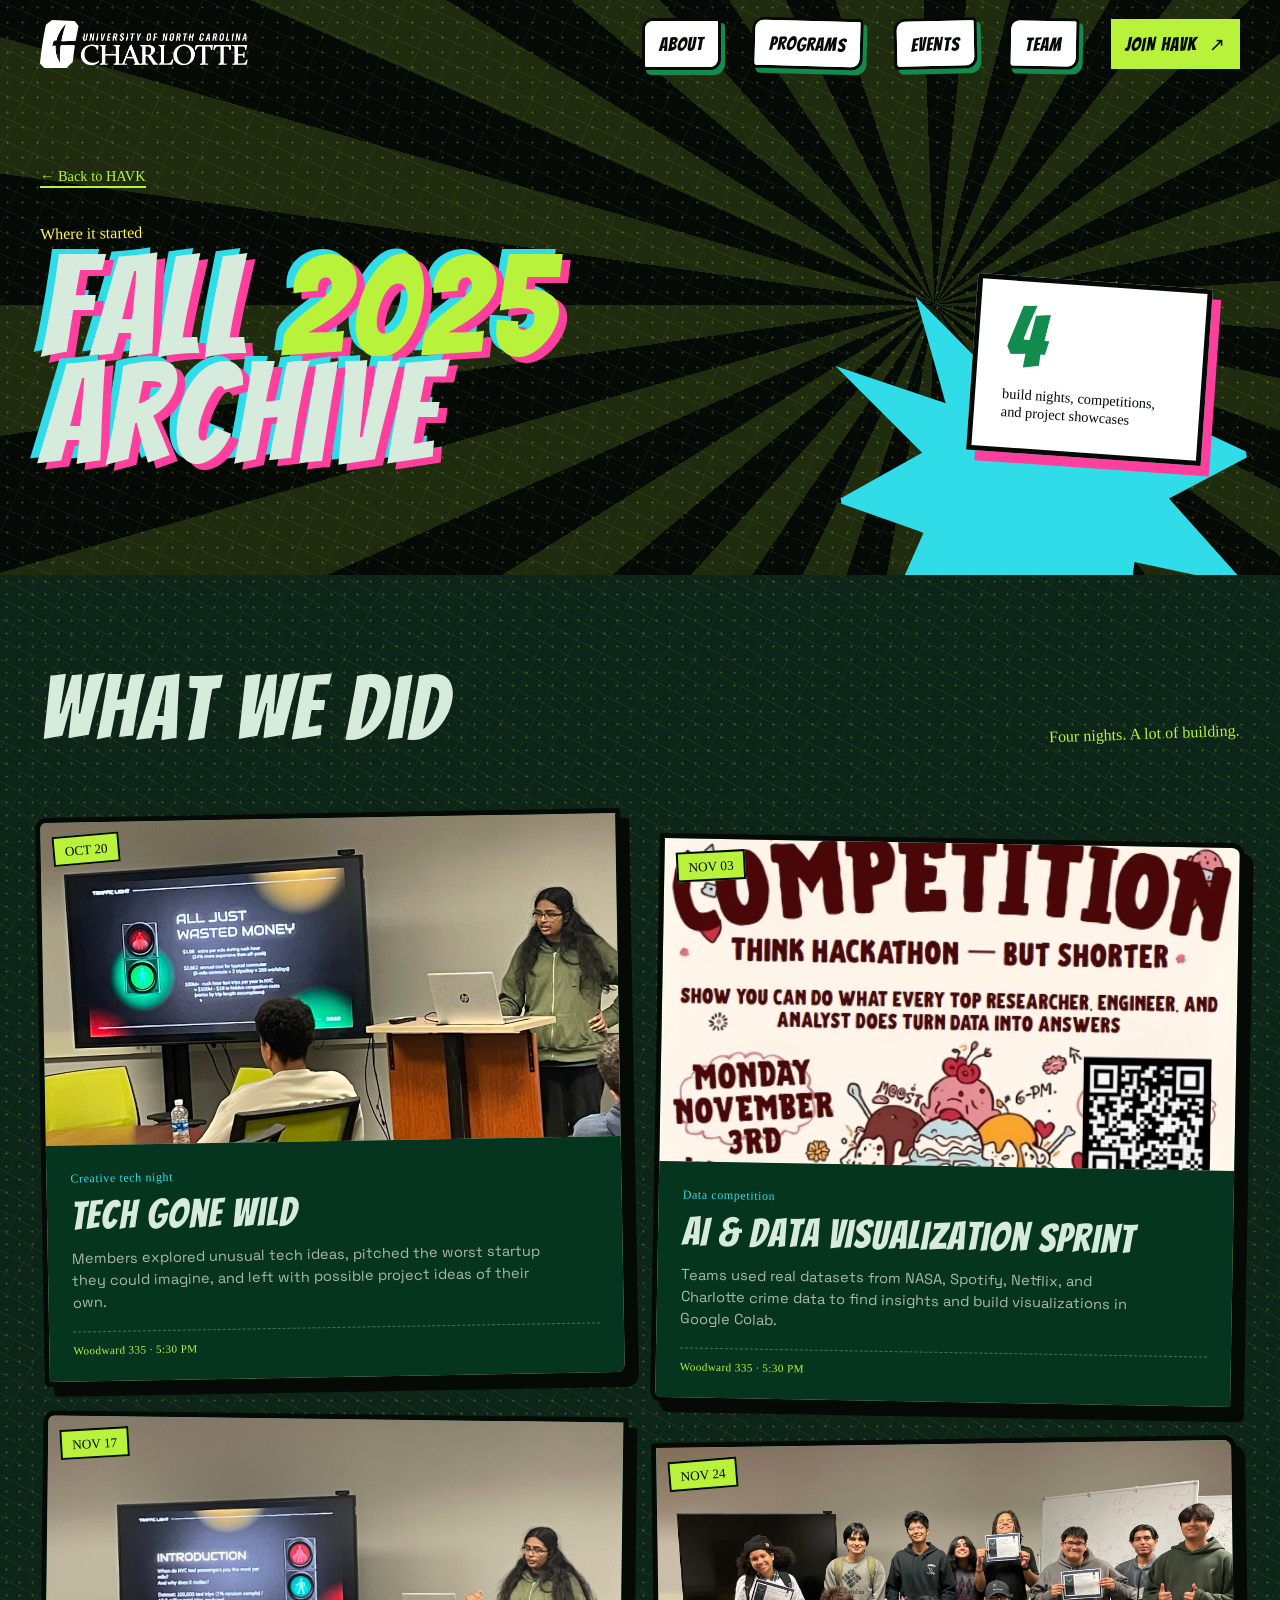
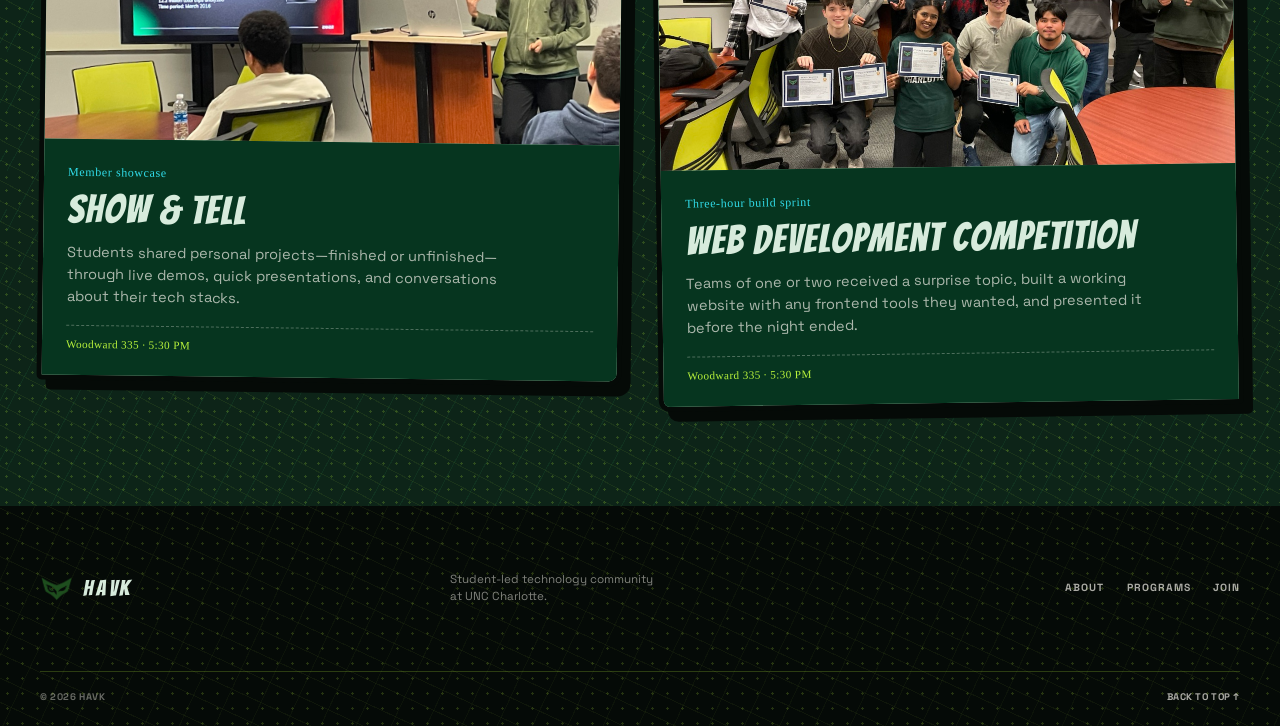
==== commit 91f902c9: "fixing officers" ====
--- a/events-fall-2025.html
+++ b/events-fall-2025.html
@@ -11,18 +11,16 @@
     <meta property="og:type" content="website" />
     <title>Fall 2025 Archive — HAVK</title>
     <link rel="icon" type="image/png" href="assets/images/havk-mark.png" />
-    <link rel="stylesheet" href="styles.css?v=20260805ay" />
-    <script defer src="script.js?v=20260805ay"></script>
+    <link rel="stylesheet" href="styles.css?v=20260805ba" />
+    <script defer src="script.js?v=20260805ba"></script>
   </head>
   <body class="event-archive-page event-archive-page--fall" data-events-source="data/events-fall-2025.json" data-semester="Fall 2025">
     <a class="skip-link" href="#main-content">Skip to content</a>
 
     <header class="site-header" id="top">
       <div class="shell nav-wrap">
-        <a class="brand" href="index.html" aria-label="HAVK home">
-          <img class="brand__mark" src="assets/images/havk-mark.png" alt="" />
-          <span class="brand__wordmark">HAVK</span>
-          <span class="brand__school">UNC Charlotte</span>
+        <a class="brand brand--university" href="index.html" aria-label="HAVK home">
+          <img class="brand__university-logo" src="assets/logos/unc-charlotte-horizontal-white.png" alt="UNC Charlotte" />
         </a>
         <button class="menu-toggle" type="button" aria-expanded="false" aria-controls="site-nav">
           <span class="sr-only">Toggle menu</span>
--- a/styles.css
+++ b/styles.css
@@ -39,6 +39,8 @@
 .brand__mark { width: 33px; height: 29px; object-fit: contain; }
 .brand__wordmark { font: 400 1.35rem/1 var(--display); letter-spacing: .13em; }
 .brand__school { margin-left: 3px; padding-left: 12px; border-left: 1px solid var(--line-dark); color: rgba(242, 240, 232, .65); font-size: .67rem; letter-spacing: .14em; text-transform: uppercase; }
+.brand--university { min-width: 220px; padding: 12px 0; }
+.brand__university-logo { width: 210px; height: auto; object-fit: contain; }
 .site-nav { display: flex; align-items: center; gap: 31px; font-family: var(--display); font-size: 1.18rem; font-weight: 400; letter-spacing: .055em; text-transform: uppercase; }
 .site-nav a { position: relative; color: var(--ink); transition: transform .2s ease, background .2s ease; }
 .site-nav a:not(.nav-cta) { isolation: isolate; overflow: visible; padding: 9px 14px 8px; border: 3px solid var(--ink); border-radius: 12px 4px 11px 5px; background: #fff; box-shadow: 4px 5px 0 var(--green); }
@@ -405,6 +407,9 @@
 .team-card--open h3 { max-width: 300px; color: var(--paper); }
 .team-card--open p { max-width: 330px; margin: 0; color: rgba(242, 240, 232, .67); font-size: .8rem; }
 .team-card--open a { align-self: start; margin-top: 20px; color: var(--lime); }
+.team-heading__soon { display: flex; align-items: center; gap: 18px; margin: 0 8px 8px 0; padding: 15px 23px 13px; border: 4px solid var(--ink); color: var(--ink); background: #fff25a; box-shadow: 7px 8px 0 #31dce9, 11px 12px 0 #ff3f9e; transform: rotate(-1.5deg); }
+.team-heading__soon span { font: 400 .75rem/1 var(--comic); }
+.team-heading__soon strong { font: 400 2.4rem/.8 var(--display); letter-spacing: .035em; }
 
 .partners { padding: 122px 0 130px; }
 .partners__grid { display: grid; grid-template-columns: minmax(0, 1.05fr) minmax(320px, .75fr); align-items: center; gap: 9vw; }
@@ -444,6 +449,8 @@
   :root { --shell: min(100% - 42px, 680px); }
   .nav-wrap { min-height: 76px; }
   .brand { min-width: auto; }
+  .brand--university { min-width: 190px; }
+  .brand__university-logo { width: 188px; }
   .brand__school { display: none; }
   .menu-toggle { display: block; }
   .site-nav { position: absolute; top: 76px; right: 0; left: 0; display: none; flex-direction: column; align-items: stretch; gap: 0; padding: 9px 21px 21px; border-bottom: 1px solid var(--line-dark); background: rgba(10, 13, 11, .97); }
@@ -488,6 +495,7 @@
   .program-row--with-photos .program-row__photos { grid-column: 1 / -1; width: 100%; height: 145px; }
   .section-heading--split, .team__heading { display: block; margin-bottom: 50px; }
   .section-heading--split > p, .team__heading > p { max-width: 450px; margin-top: 27px; }
+  .team-heading__soon { display: inline-flex; margin-top: 30px; }
   .archive-picker { gap: 20px; }
   .archive-teaser { min-height: 390px; }
   .archive-teaser__images, .archive-teaser__images img { height: 175px; }
@@ -643,6 +651,10 @@
   .team-card h3 { font-size: 1.35rem; }
   .team-card__bio { font-size: .72rem; }
   .team-card--open { min-height: 175px; }
+  .brand--university { min-width: 158px; }
+  .brand__university-logo { width: 158px; }
+  .team-heading__soon { align-items: flex-start; flex-direction: column; gap: 9px; padding: 14px 18px 13px; }
+  .team-heading__soon strong { font-size: 2rem; }
   .partners { padding: 79px 0 87px; }
   .partner-card { padding: 25px 21px 22px; }
   .partner-card__quote { margin-bottom: 36px; font-size: 1.55rem; }
